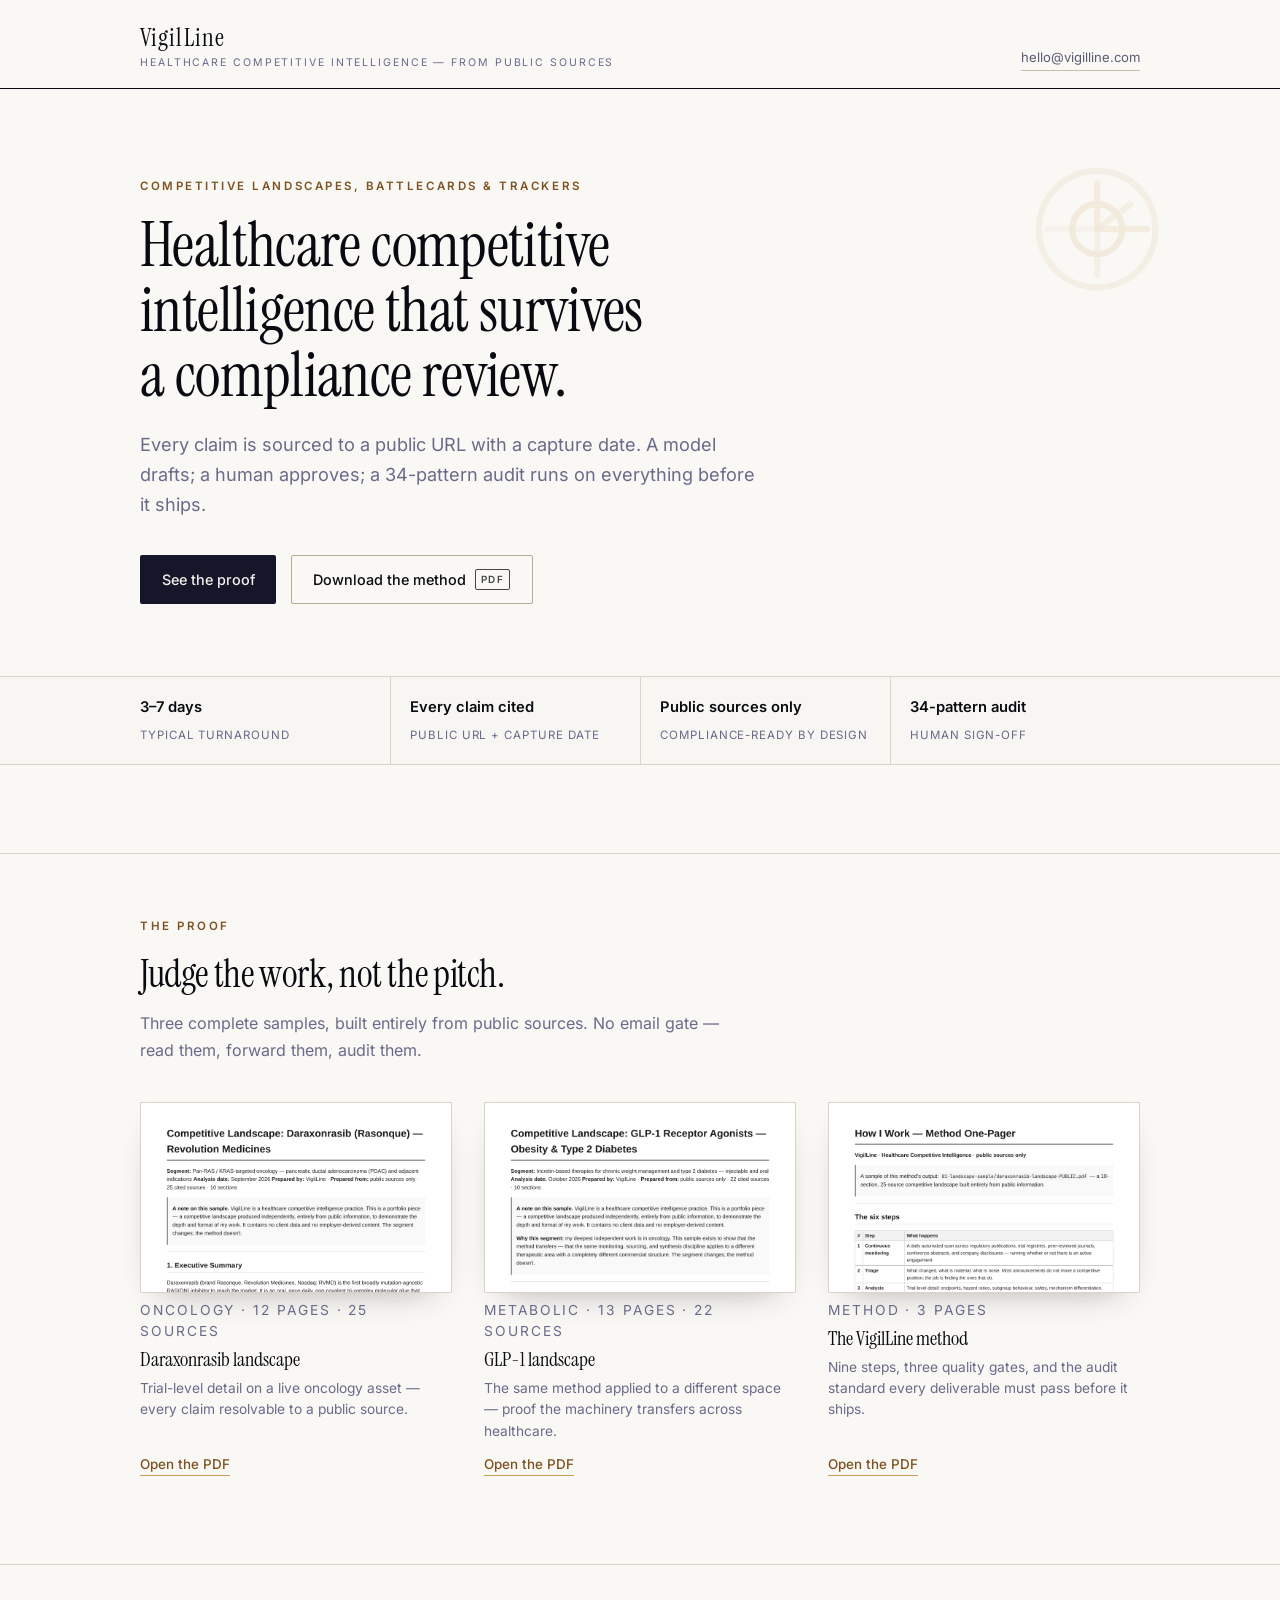
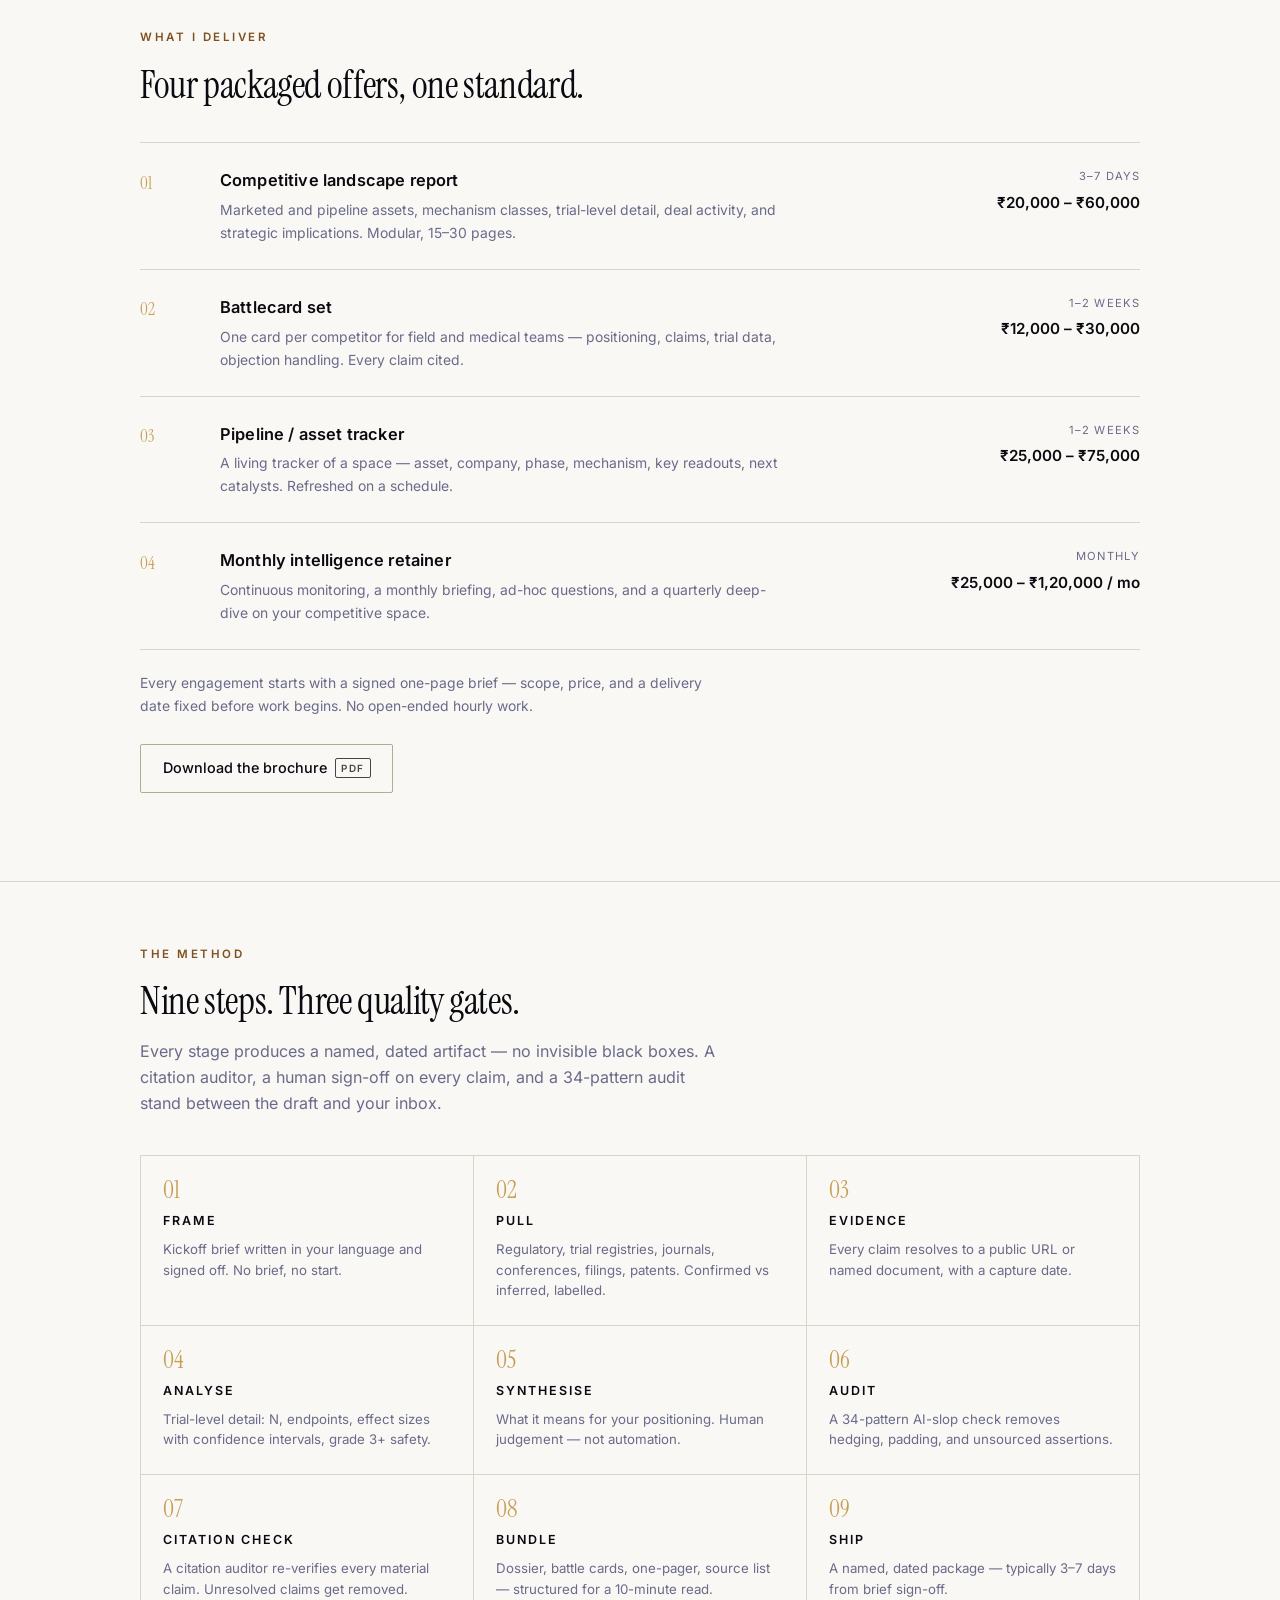
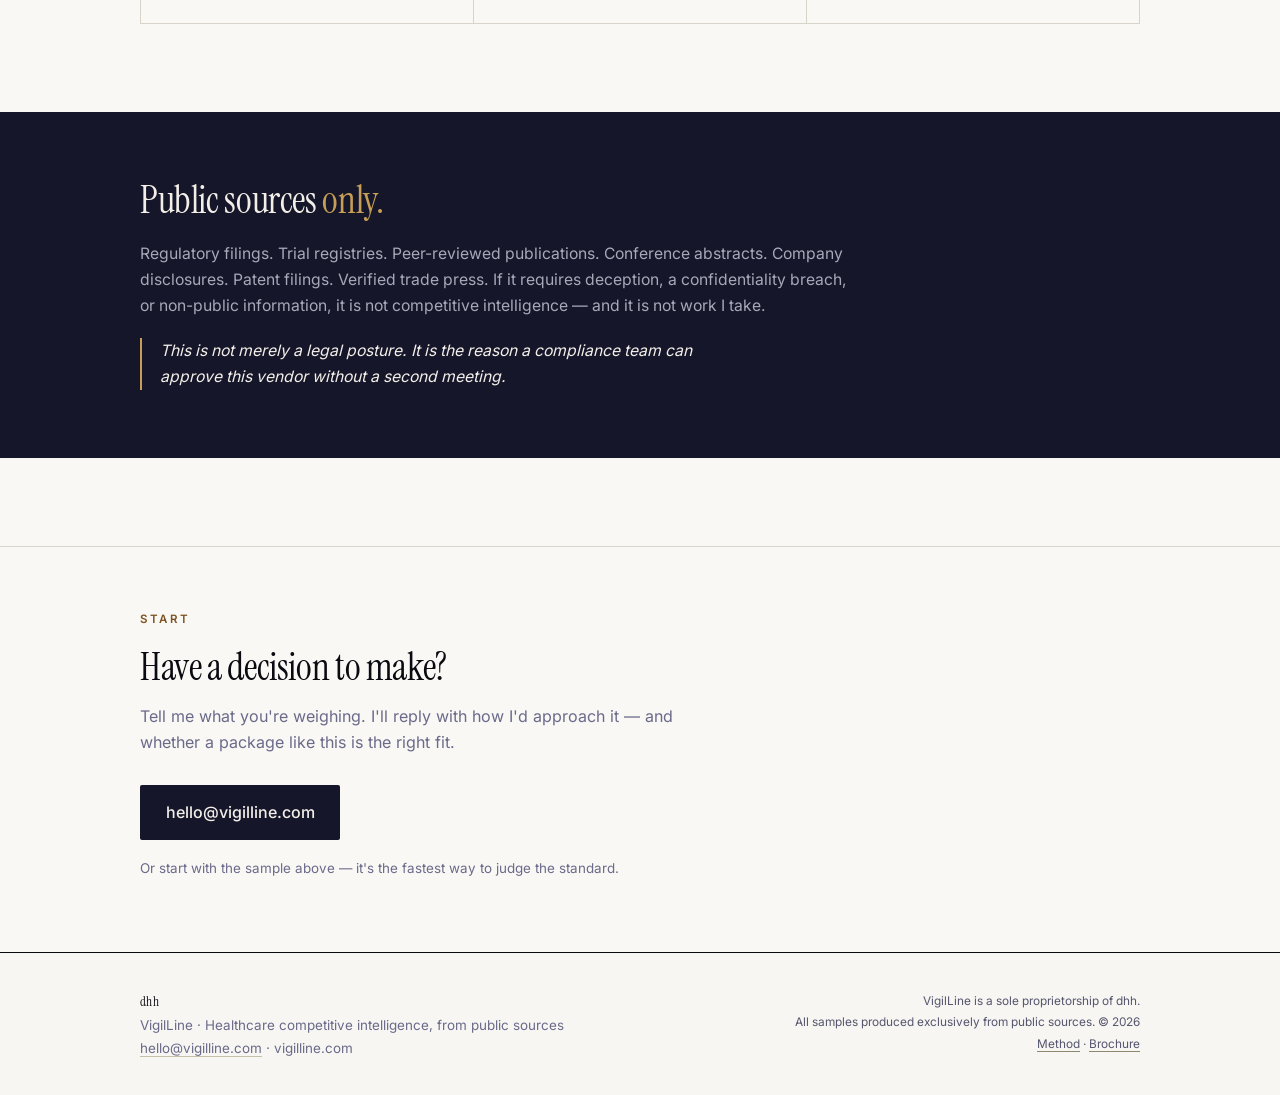
==== index.html @ 0be00533 "VigilLine site: sourced samples, offers, method — initial deploy" ====
<!DOCTYPE html>
<html lang="en">
<head>
<meta charset="utf-8">
<meta name="viewport" content="width=device-width, initial-scale=1">
<title>VigilLine — Healthcare competitive intelligence, from public sources</title>
<meta name="description" content="Fully sourced competitive landscapes, battlecards, and pipeline tracking for healthcare teams. Public sources only. Compliance-ready, 3–7 day turnaround. Read the samples.">
<meta name="color-scheme" content="light">
<meta property="og:type" content="website">
<meta property="og:title" content="VigilLine — Healthcare competitive intelligence, from public sources">
<meta property="og:description" content="Every claim sourced to a public URL with a capture date. Compliance-ready landscapes, battlecards, and trackers. See the samples.">
<meta property="og:image" content="assets/og.png">
<link rel="icon" href="data:image/svg+xml,%3Csvg%20xmlns='http://www.w3.org/2000/svg'%20viewBox='0%200%2064%2064'%3E%3Crect%20width='64'%20height='64'%20rx='10'%20fill='%23c69e55'/%3E%3Ctext%20x='32'%20y='45'%20font-family='Georgia,serif'%20font-size='42'%20text-anchor='middle'%20fill='%230a0a11'%3EV%3C/text%3E%3C/svg%3E">
<link rel="stylesheet" href="assets/fonts/fonts.css">
<style>
:root{
  --ink:#0a0a11;
  --charcoal:#16162b;
  --mist:#6a6a8a;
  --silver:#a8a8b8;
  --paper:#f7f6f2;
  --warm:#faf8f4;
  --cream:#f3efe8;
  --accent:#c69e55;
  --accent-deep:#7d5220;
  --border:#d8d4c8;
  --rule:#c3bfaa;
  --serif:'Instrument Serif', Georgia, 'Times New Roman', serif;
  --sans:Inter, system-ui, -apple-system, 'Segoe UI', sans-serif;
}
*{margin:0;padding:0;box-sizing:border-box}
html{scroll-behavior:smooth}
body{background:var(--warm);color:var(--ink);font-family:var(--sans);font-size:16px;line-height:1.65;-webkit-font-smoothing:antialiased;overflow-x:hidden}
::selection{background:#e9d9b6;color:var(--ink)}
a{color:inherit}
.wrap{max-width:1080px;margin:0 auto;padding:0 clamp(1.25rem,4vw,2.5rem)}
.eyebrow{font-size:.72rem;font-weight:600;letter-spacing:.22em;text-transform:uppercase;color:var(--accent-deep);margin-bottom:1.1rem}
h1,h2{font-family:var(--serif);font-weight:400;letter-spacing:-.01em;text-wrap:balance}
h1{font-size:clamp(2.4rem,5.1vw,3.9rem);line-height:1.04;max-width:22ch}
h2{font-size:clamp(1.7rem,3.1vw,2.35rem);line-height:1.12;max-width:28ch}
.lede{color:var(--mist);font-size:clamp(1rem,1.5vw,1.13rem);max-width:56ch;margin-top:1.4rem;text-wrap:pretty}
.section-lede{color:var(--mist);max-width:58ch;margin-top:.9rem;text-wrap:pretty}
.section{position:relative;margin-top:clamp(3.5rem,7vw,5.5rem);padding-top:clamp(2.75rem,5.5vw,4rem)}
.section::before{content:"";position:absolute;top:0;left:50%;width:100vw;transform:translateX(-50%);border-top:1px solid var(--border)}
a:focus-visible,button:focus-visible{outline:2px solid var(--accent-deep);outline-offset:3px}

/* header */
.top{border-bottom:1px solid var(--ink);background:var(--warm)}
.top-inner{display:flex;justify-content:space-between;align-items:flex-end;gap:1rem;padding-top:1.6rem;padding-bottom:1.05rem}
.wordmark{text-decoration:none;display:grid;gap:.2rem}
.wordmark-name{font-family:var(--serif);font-size:1.55rem;letter-spacing:.045em;line-height:1}
.wordmark-sub{font-size:.66rem;letter-spacing:.18em;text-transform:uppercase;color:var(--mist)}
.top-right{display:flex;gap:1.4rem;align-items:baseline;font-size:.82rem}
.top-right a{text-decoration:none;color:#5c5c77;border-bottom:1px solid var(--rule);padding-bottom:1px;transition:color .15s,border-color .15s}
.top-right a:hover{color:var(--ink);border-color:var(--ink)}

/* hero */
.hero{position:relative;padding-top:clamp(3.5rem,7vw,5.5rem);padding-bottom:clamp(3rem,6vw,4.5rem)}
.watch{position:absolute;top:clamp(2.2rem,4.5vw,3.6rem);right:0;width:clamp(110px,13vw,175px);height:auto;opacity:.16;pointer-events:none}
.cta-row{display:flex;flex-wrap:wrap;gap:.9rem;margin-top:2.2rem}
.btn{display:inline-flex;align-items:center;gap:.55rem;min-height:46px;padding:.72rem 1.35rem;font-size:.9rem;font-weight:500;text-decoration:none;border-radius:2px;transition:background .15s,color .15s,border-color .15s,transform .15s}
.btn:active{transform:translateY(1px)}
.btn-primary{background:var(--charcoal);color:var(--cream)}
.btn-primary:hover{background:var(--ink)}
.btn-ghost{border:1px solid #b3ac93;color:var(--ink)}
.btn-ghost:hover{border-color:var(--ink);background:var(--paper)}
.pdf{font-size:.62rem;letter-spacing:.14em;font-weight:600;border:1px solid currentColor;border-radius:2px;padding:1px 5px;opacity:.75}

/* specs strip */
.specs{border-top:1px solid var(--border);border-bottom:1px solid var(--border);background:var(--paper)}
.spec-row{display:grid;grid-template-columns:repeat(4,1fr)}
.spec{padding:1.15rem 1.2rem;border-left:1px solid var(--border)}
.spec:first-child{border-left:none;padding-left:0}
.spec:last-child{padding-right:0}
.spec strong{display:block;font-size:.92rem;font-weight:600}
.spec span{font-size:.72rem;letter-spacing:.08em;text-transform:uppercase;color:var(--mist)}

/* proof shelf */
.shelf{display:grid;grid-template-columns:repeat(3,1fr);gap:clamp(1.1rem,2.6vw,2rem);margin-top:2.4rem}
.doc{margin:0;display:flex;flex-direction:column}
.doc figcaption{display:flex;flex-direction:column;flex:1}
.doc .page{display:block;border:1px solid var(--border);background:#fff;box-shadow:0 14px 34px -22px rgba(10,10,17,.45);transition:box-shadow .2s,transform .2s}
.doc .page img{display:block;width:100%;height:auto}
.doc .page:hover{box-shadow:0 20px 44px -22px rgba(10,10,17,.55);transform:translateY(-2px)}
.doc-meta{font-size:.68rem;letter-spacing:.14em;text-transform:uppercase;color:var(--mist);margin-top:1.05rem}
.doc h3{font-family:var(--serif);font-weight:400;font-size:1.28rem;line-height:1.2;margin-top:.3rem}
.doc p{font-size:.86rem;color:var(--mist);margin-top:.4rem;line-height:1.55}
.doc-link{display:inline-block;align-self:flex-start;margin-top:auto;padding-top:.7rem;font-size:.84rem;font-weight:500;color:var(--accent-deep);text-decoration:none;border-bottom:1px solid var(--accent)}
.doc-link:hover{color:var(--ink);border-color:var(--ink)}

/* offers */
.offer-list{list-style:none;margin-top:2.2rem;border-top:1px solid var(--border)}
.offer{display:grid;grid-template-columns:3.4rem 1fr auto;gap:0 1.6rem;align-items:start;padding:1.5rem 0;border-bottom:1px solid var(--border)}
.offer-num{font-family:var(--serif);color:var(--accent);font-size:1.05rem;padding-top:.15rem}
.offer h3{font-size:1.02rem;font-weight:600;letter-spacing:.01em}
.offer p{font-size:.87rem;color:var(--mist);margin-top:.3rem;max-width:62ch}
.offer-meta{text-align:right;display:grid;gap:.25rem;white-space:nowrap}
.offer-meta span{font-size:.7rem;letter-spacing:.1em;text-transform:uppercase;color:var(--mist)}
.offer-meta strong{font-size:.95rem;font-weight:600}
.offer-note{margin-top:1.4rem;font-size:.87rem;color:var(--mist);max-width:64ch}
.offer-actions{margin-top:1.6rem}

/* method */
.steps{list-style:none;display:grid;grid-template-columns:repeat(3,1fr);gap:0;margin-top:2.4rem;border-top:1px solid var(--border);border-left:1px solid var(--border)}
.step{padding:1.35rem 1.4rem 1.5rem;border-right:1px solid var(--border);border-bottom:1px solid var(--border)}
.step-num{font-family:var(--serif);font-size:1.5rem;color:var(--accent);line-height:1}
.step h3{font-size:.78rem;font-weight:600;letter-spacing:.16em;text-transform:uppercase;margin-top:.6rem}
.step p{font-size:.83rem;color:var(--mist);margin-top:.45rem;line-height:1.55}

/* compliance band */
.band{background:var(--charcoal);color:var(--cream);margin-top:clamp(3.5rem,7vw,5.5rem)}
.band .wrap{padding-top:clamp(3rem,6vw,4.25rem);padding-bottom:clamp(3rem,6vw,4.25rem)}
.band h2{color:var(--cream)}
.band h2 em{font-style:normal;color:var(--accent)}
.band p{color:var(--silver);max-width:72ch;margin-top:1.2rem;font-size:.98rem}
.band-note{border-left:2px solid var(--accent);padding-left:1.1rem;font-style:italic;color:var(--cream)!important;max-width:58ch!important}

/* contact */
.contact{padding-bottom:clamp(3rem,6vw,4.5rem)}
.contact .btn{margin-top:1.8rem;font-size:1rem;padding:.9rem 1.6rem}
.contact-note{font-size:.84rem;color:var(--mist);margin-top:1.1rem}

/* footer */
.foot{border-top:1px solid var(--ink);background:var(--paper)}
.foot-inner{display:flex;justify-content:space-between;gap:2rem;padding-top:2.4rem;padding-bottom:2.2rem;flex-wrap:wrap}
.sig p{font-size:.84rem;color:var(--mist);line-height:1.7}
.sig-name{font-family:var(--serif);font-size:1.15rem;color:var(--ink)!important;letter-spacing:.03em}
.fine{text-align:right;font-size:.74rem;color:#55556e;line-height:1.8}
.fine a{color:#55556e;text-decoration:none;border-bottom:1px solid #8f886f}
.fine a:hover{color:var(--ink);border-color:var(--ink)}
.sig a{color:var(--mist);text-decoration:none;border-bottom:1px solid var(--rule)}
.sig a:hover{color:var(--ink);border-color:var(--ink)}

@media (max-width:880px){
  .spec-row{grid-template-columns:repeat(2,1fr)}
  .spec:nth-child(3){border-left:none}
  .spec{border-top:1px solid var(--border)}
  .spec:nth-child(-n+2){border-top:none}
  .shelf{grid-template-columns:1fr;max-width:26rem}
  .steps{grid-template-columns:1fr}
  .offer{grid-template-columns:2.6rem 1fr;gap:0 1rem}
  .offer-meta{grid-column:2;text-align:left;margin-top:.5rem}
  .fine{text-align:left}
  .top-inner{flex-direction:column;align-items:flex-start}
}
@media (prefers-reduced-motion:reduce){
  html{scroll-behavior:auto}
  .btn,.doc .page{transition:none}
}
</style>
</head>
<body>

<header class="top">
  <div class="wrap top-inner">
    <a class="wordmark" href="#top" aria-label="VigilLine — home">
      <span class="wordmark-name">VigilLine</span>
      <span class="wordmark-sub">Healthcare competitive intelligence — from public sources</span>
    </a>
    <nav class="top-right" aria-label="Contact">
      <a href="mailto:hello@vigilline.com">hello@vigilline.com</a>
    </nav>
  </div>
</header>

<main id="top">

  <section class="hero wrap">
    <svg class="watch" viewBox="0 0 40 40" fill="none" stroke="#c69e55" stroke-width="1.5" stroke-linecap="round" aria-hidden="true">
      <circle cx="20" cy="20" r="14" opacity=".6"/>
      <circle cx="20" cy="20" r="6" opacity=".9"/>
      <line x1="20" y1="20" x2="20" y2="9" opacity=".8"/>
      <line x1="20" y1="20" x2="32" y2="20" opacity=".8"/>
      <line x1="20" y1="20" x2="20" y2="31" opacity=".5"/>
      <line x1="20" y1="20" x2="8" y2="20" opacity=".3"/>
      <line x1="20" y1="20" x2="28" y2="14" opacity=".6"/>
    </svg>
    <p class="eyebrow">Competitive landscapes, battlecards &amp; trackers</p>
    <h1>Healthcare competitive intelligence that survives a compliance review.</h1>
    <p class="lede">Every claim is sourced to a public URL with a capture date. A model drafts; a human approves; a 34-pattern audit runs on everything before it ships.</p>
    <div class="cta-row">
      <a class="btn btn-primary" href="#proof">See the proof</a>
      <a class="btn btn-ghost" href="assets/vigilline-method.pdf">Download the method <span class="pdf">PDF</span></a>
    </div>
  </section>

  <section class="specs" aria-label="At a glance">
    <div class="wrap spec-row">
      <div class="spec"><strong>3–7 days</strong><span>Typical turnaround</span></div>
      <div class="spec"><strong>Every claim cited</strong><span>Public URL + capture date</span></div>
      <div class="spec"><strong>Public sources only</strong><span>Compliance-ready by design</span></div>
      <div class="spec"><strong>34-pattern audit</strong><span>Human sign-off</span></div>
    </div>
  </section>

  <section id="proof" class="wrap section">
    <p class="eyebrow">The proof</p>
    <h2>Judge the work, not the pitch.</h2>
    <p class="section-lede">Three complete samples, built entirely from public sources. No email gate — read them, forward them, audit them.</p>
    <div class="shelf">
      <figure class="doc">
        <a class="page" href="assets/vigilline-sample-oncology-daraxonrasib.pdf" target="_blank" rel="noopener">
          <img src="assets/thumb-oncology-01.png" alt="First page of the daraxonrasib competitive landscape sample" loading="lazy">
        </a>
        <figcaption>
          <p class="doc-meta">Oncology · 12 pages · 25 sources</p>
          <h3>Daraxonrasib landscape</h3>
          <p>Trial-level detail on a live oncology asset — every claim resolvable to a public source.</p>
          <a class="doc-link" href="assets/vigilline-sample-oncology-daraxonrasib.pdf" target="_blank" rel="noopener">Open the PDF</a>
        </figcaption>
      </figure>
      <figure class="doc">
        <a class="page" href="assets/vigilline-sample-glp1.pdf" target="_blank" rel="noopener">
          <img src="assets/thumb-glp1-01.png" alt="First page of the GLP-1 competitive landscape sample" loading="lazy">
        </a>
        <figcaption>
          <p class="doc-meta">Metabolic · 13 pages · 22 sources</p>
          <h3>GLP-1 landscape</h3>
          <p>The same method applied to a different space — proof the machinery transfers across healthcare.</p>
          <a class="doc-link" href="assets/vigilline-sample-glp1.pdf" target="_blank" rel="noopener">Open the PDF</a>
        </figcaption>
      </figure>
      <figure class="doc">
        <a class="page" href="assets/vigilline-method.pdf" target="_blank" rel="noopener">
          <img src="assets/thumb-method-1.png" alt="First page of the VigilLine method one-pager" loading="lazy">
        </a>
        <figcaption>
          <p class="doc-meta">Method · 3 pages</p>
          <h3>The VigilLine method</h3>
          <p>Nine steps, three quality gates, and the audit standard every deliverable must pass before it ships.</p>
          <a class="doc-link" href="assets/vigilline-method.pdf" target="_blank" rel="noopener">Open the PDF</a>
        </figcaption>
      </figure>
    </div>
  </section>

  <section id="offers" class="wrap section">
    <p class="eyebrow">What I deliver</p>
    <h2>Four packaged offers, one standard.</h2>
    <ol class="offer-list">
      <li class="offer">
        <span class="offer-num">01</span>
        <div>
          <h3>Competitive landscape report</h3>
          <p>Marketed and pipeline assets, mechanism classes, trial-level detail, deal activity, and strategic implications. Modular, 15–30 pages.</p>
        </div>
        <div class="offer-meta"><span>3–7 days</span><strong>₹20,000 – ₹60,000</strong></div>
      </li>
      <li class="offer">
        <span class="offer-num">02</span>
        <div>
          <h3>Battlecard set</h3>
          <p>One card per competitor for field and medical teams — positioning, claims, trial data, objection handling. Every claim cited.</p>
        </div>
        <div class="offer-meta"><span>1–2 weeks</span><strong>₹12,000 – ₹30,000</strong></div>
      </li>
      <li class="offer">
        <span class="offer-num">03</span>
        <div>
          <h3>Pipeline / asset tracker</h3>
          <p>A living tracker of a space — asset, company, phase, mechanism, key readouts, next catalysts. Refreshed on a schedule.</p>
        </div>
        <div class="offer-meta"><span>1–2 weeks</span><strong>₹25,000 – ₹75,000</strong></div>
      </li>
      <li class="offer">
        <span class="offer-num">04</span>
        <div>
          <h3>Monthly intelligence retainer</h3>
          <p>Continuous monitoring, a monthly briefing, ad-hoc questions, and a quarterly deep-dive on your competitive space.</p>
        </div>
        <div class="offer-meta"><span>Monthly</span><strong>₹25,000 – ₹1,20,000 / mo</strong></div>
      </li>
    </ol>
    <p class="offer-note">Every engagement starts with a signed one-page brief — scope, price, and a delivery date fixed before work begins. No open-ended hourly work.</p>
    <div class="offer-actions">
      <a class="btn btn-ghost" href="assets/vigilline-brochure.pdf">Download the brochure <span class="pdf">PDF</span></a>
    </div>
  </section>

  <section id="method" class="wrap section">
    <p class="eyebrow">The method</p>
    <h2>Nine steps. Three quality gates.</h2>
    <p class="section-lede">Every stage produces a named, dated artifact — no invisible black boxes. A citation auditor, a human sign-off on every claim, and a 34-pattern audit stand between the draft and your inbox.</p>
    <ol class="steps">
      <li class="step"><div class="step-num">01</div><h3>Frame</h3><p>Kickoff brief written in your language and signed off. No brief, no start.</p></li>
      <li class="step"><div class="step-num">02</div><h3>Pull</h3><p>Regulatory, trial registries, journals, conferences, filings, patents. Confirmed vs inferred, labelled.</p></li>
      <li class="step"><div class="step-num">03</div><h3>Evidence</h3><p>Every claim resolves to a public URL or named document, with a capture date.</p></li>
      <li class="step"><div class="step-num">04</div><h3>Analyse</h3><p>Trial-level detail: N, endpoints, effect sizes with confidence intervals, grade 3+ safety.</p></li>
      <li class="step"><div class="step-num">05</div><h3>Synthesise</h3><p>What it means for your positioning. Human judgement — not automation.</p></li>
      <li class="step"><div class="step-num">06</div><h3>Audit</h3><p>A 34-pattern AI-slop check removes hedging, padding, and unsourced assertions.</p></li>
      <li class="step"><div class="step-num">07</div><h3>Citation check</h3><p>A citation auditor re-verifies every material claim. Unresolved claims get removed.</p></li>
      <li class="step"><div class="step-num">08</div><h3>Bundle</h3><p>Dossier, battle cards, one-pager, source list — structured for a 10-minute read.</p></li>
      <li class="step"><div class="step-num">09</div><h3>Ship</h3><p>A named, dated package — typically 3–7 days from brief sign-off.</p></li>
    </ol>
  </section>

  <section class="band">
    <div class="wrap">
      <h2>Public sources <em>only.</em></h2>
      <p>Regulatory filings. Trial registries. Peer-reviewed publications. Conference abstracts. Company disclosures. Patent filings. Verified trade press. If it requires deception, a confidentiality breach, or non-public information, it is not competitive intelligence — and it is not work I take.</p>
      <p class="band-note">This is not merely a legal posture. It is the reason a compliance team can approve this vendor without a second meeting.</p>
    </div>
  </section>

  <section id="contact" class="wrap section contact">
    <p class="eyebrow">Start</p>
    <h2>Have a decision to make?</h2>
    <p class="section-lede">Tell me what you're weighing. I'll reply with how I'd approach it — and whether a package like this is the right fit.</p>
    <a class="btn btn-primary" href="mailto:hello@vigilline.com">hello@vigilline.com</a>
    <p class="contact-note">Or start with the sample above — it's the fastest way to judge the standard.</p>
  </section>

</main>

<footer class="foot">
  <div class="wrap foot-inner">
    <div class="sig">
      <p class="sig-name">dhh</p>
      <p>VigilLine · Healthcare competitive intelligence, from public sources</p>
      <p><a href="mailto:hello@vigilline.com">hello@vigilline.com</a> · vigilline.com</p>
    </div>
    <div class="fine">
      <p>VigilLine is a sole proprietorship of dhh.</p>
      <p>All samples produced exclusively from public sources. © 2026</p>
      <p><a href="assets/vigilline-method.pdf">Method</a> · <a href="assets/vigilline-brochure.pdf">Brochure</a></p>
    </div>
  </div>
</footer>

</body>
</html>
---- assets/fonts/fonts.css ----
@font-face{font-family:'Instrument Serif';font-style:italic;font-weight:400;font-display:swap;src:url('instrument-serif-400-italic-latin-ext.woff2') format('woff2');unicode-range:U+0100-02BA, U+02BD-02C5, U+02C7-02CC, U+02CE-02D7, U+02DD-02FF, U+0304, U+0308, U+0329, U+1D00-1DBF, U+1E00-1E9F, U+1EF2-1EFF, U+2020, U+20A0-20AB, U+20AD-20C0, U+2113, U+2C60-2C7F, U+A720-A7FF;}
@font-face{font-family:'Instrument Serif';font-style:italic;font-weight:400;font-display:swap;src:url('instrument-serif-400-italic-latin.woff2') format('woff2');unicode-range:U+0000-00FF, U+0131, U+0152-0153, U+02BB-02BC, U+02C6, U+02DA, U+02DC, U+0304, U+0308, U+0329, U+2000-206F, U+20AC, U+2122, U+2191, U+2193, U+2212, U+2215, U+FEFF, U+FFFD;}
@font-face{font-family:'Instrument Serif';font-style:normal;font-weight:400;font-display:swap;src:url('instrument-serif-400-normal-latin-ext.woff2') format('woff2');unicode-range:U+0100-02BA, U+02BD-02C5, U+02C7-02CC, U+02CE-02D7, U+02DD-02FF, U+0304, U+0308, U+0329, U+1D00-1DBF, U+1E00-1E9F, U+1EF2-1EFF, U+2020, U+20A0-20AB, U+20AD-20C0, U+2113, U+2C60-2C7F, U+A720-A7FF;}
@font-face{font-family:'Instrument Serif';font-style:normal;font-weight:400;font-display:swap;src:url('instrument-serif-400-normal-latin.woff2') format('woff2');unicode-range:U+0000-00FF, U+0131, U+0152-0153, U+02BB-02BC, U+02C6, U+02DA, U+02DC, U+0304, U+0308, U+0329, U+2000-206F, U+20AC, U+2122, U+2191, U+2193, U+2212, U+2215, U+FEFF, U+FFFD;}
@font-face{font-family:'Inter';font-style:normal;font-weight:400;font-display:swap;src:url('inter-400-normal-latin-ext.woff2') format('woff2');unicode-range:U+0100-02BA, U+02BD-02C5, U+02C7-02CC, U+02CE-02D7, U+02DD-02FF, U+0304, U+0308, U+0329, U+1D00-1DBF, U+1E00-1E9F, U+1EF2-1EFF, U+2020, U+20A0-20AB, U+20AD-20C0, U+2113, U+2C60-2C7F, U+A720-A7FF;}
@font-face{font-family:'Inter';font-style:normal;font-weight:400;font-display:swap;src:url('inter-400-normal-latin.woff2') format('woff2');unicode-range:U+0000-00FF, U+0131, U+0152-0153, U+02BB-02BC, U+02C6, U+02DA, U+02DC, U+0304, U+0308, U+0329, U+2000-206F, U+20AC, U+2122, U+2191, U+2193, U+2212, U+2215, U+FEFF, U+FFFD;}
@font-face{font-family:'Inter';font-style:normal;font-weight:500;font-display:swap;src:url('inter-500-normal-latin-ext.woff2') format('woff2');unicode-range:U+0100-02BA, U+02BD-02C5, U+02C7-02CC, U+02CE-02D7, U+02DD-02FF, U+0304, U+0308, U+0329, U+1D00-1DBF, U+1E00-1E9F, U+1EF2-1EFF, U+2020, U+20A0-20AB, U+20AD-20C0, U+2113, U+2C60-2C7F, U+A720-A7FF;}
@font-face{font-family:'Inter';font-style:normal;font-weight:500;font-display:swap;src:url('inter-500-normal-latin.woff2') format('woff2');unicode-range:U+0000-00FF, U+0131, U+0152-0153, U+02BB-02BC, U+02C6, U+02DA, U+02DC, U+0304, U+0308, U+0329, U+2000-206F, U+20AC, U+2122, U+2191, U+2193, U+2212, U+2215, U+FEFF, U+FFFD;}
@font-face{font-family:'Inter';font-style:normal;font-weight:600;font-display:swap;src:url('inter-600-normal-latin-ext.woff2') format('woff2');unicode-range:U+0100-02BA, U+02BD-02C5, U+02C7-02CC, U+02CE-02D7, U+02DD-02FF, U+0304, U+0308, U+0329, U+1D00-1DBF, U+1E00-1E9F, U+1EF2-1EFF, U+2020, U+20A0-20AB, U+20AD-20C0, U+2113, U+2C60-2C7F, U+A720-A7FF;}
@font-face{font-family:'Inter';font-style:normal;font-weight:600;font-display:swap;src:url('inter-600-normal-latin.woff2') format('woff2');unicode-range:U+0000-00FF, U+0131, U+0152-0153, U+02BB-02BC, U+02C6, U+02DA, U+02DC, U+0304, U+0308, U+0329, U+2000-206F, U+20AC, U+2122, U+2191, U+2193, U+2212, U+2215, U+FEFF, U+FFFD;}
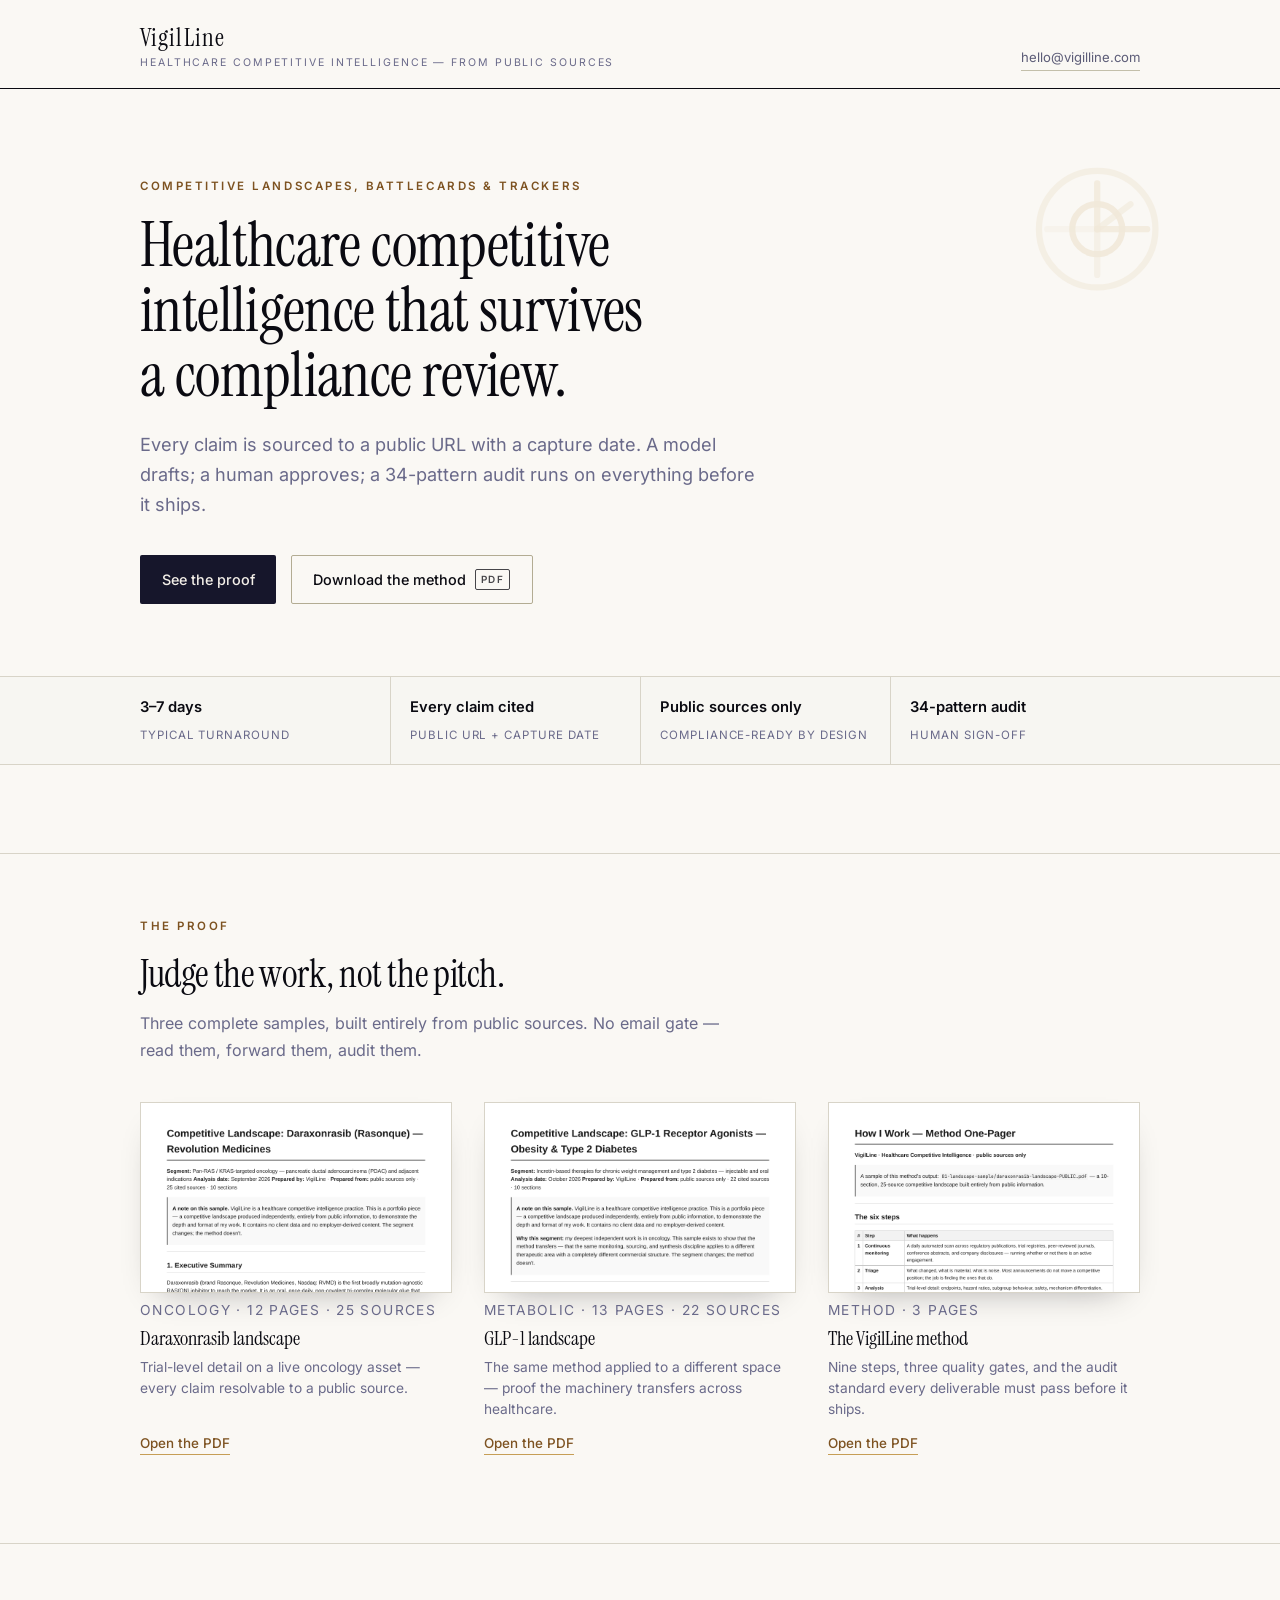
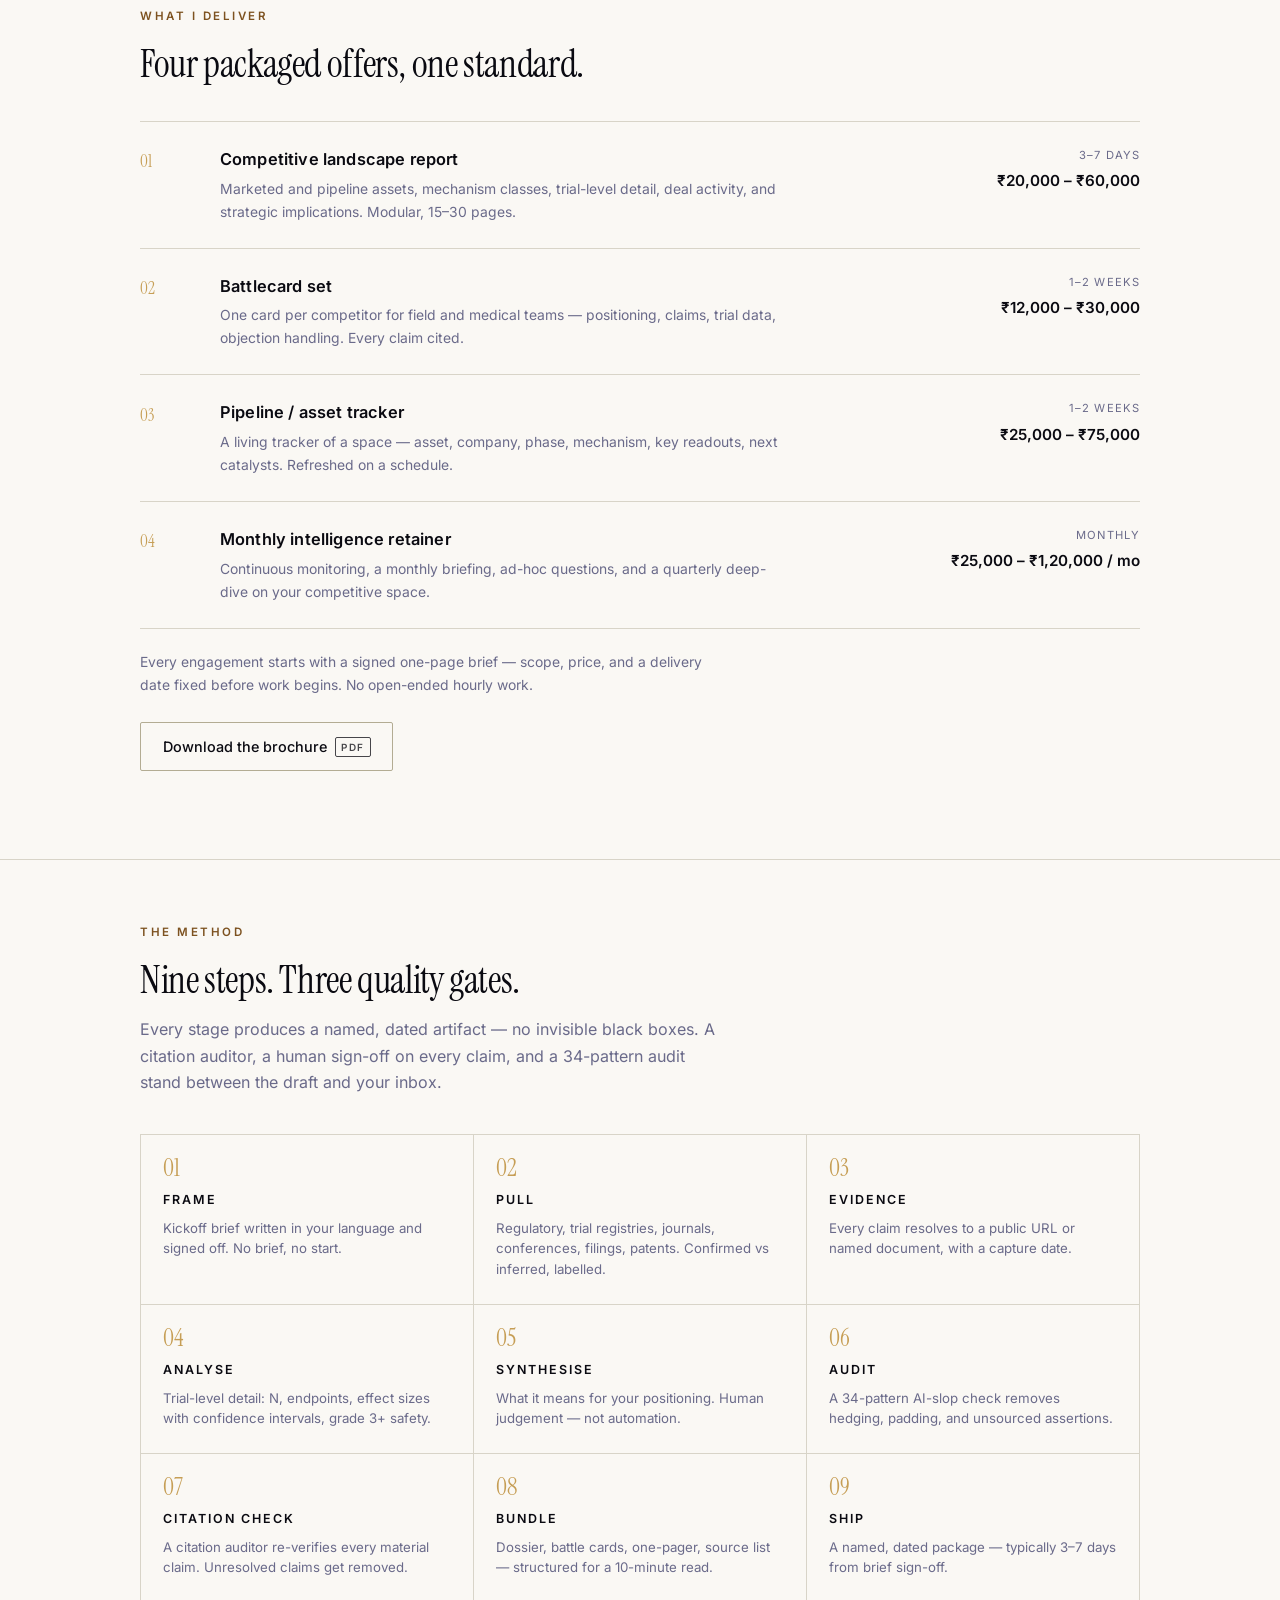
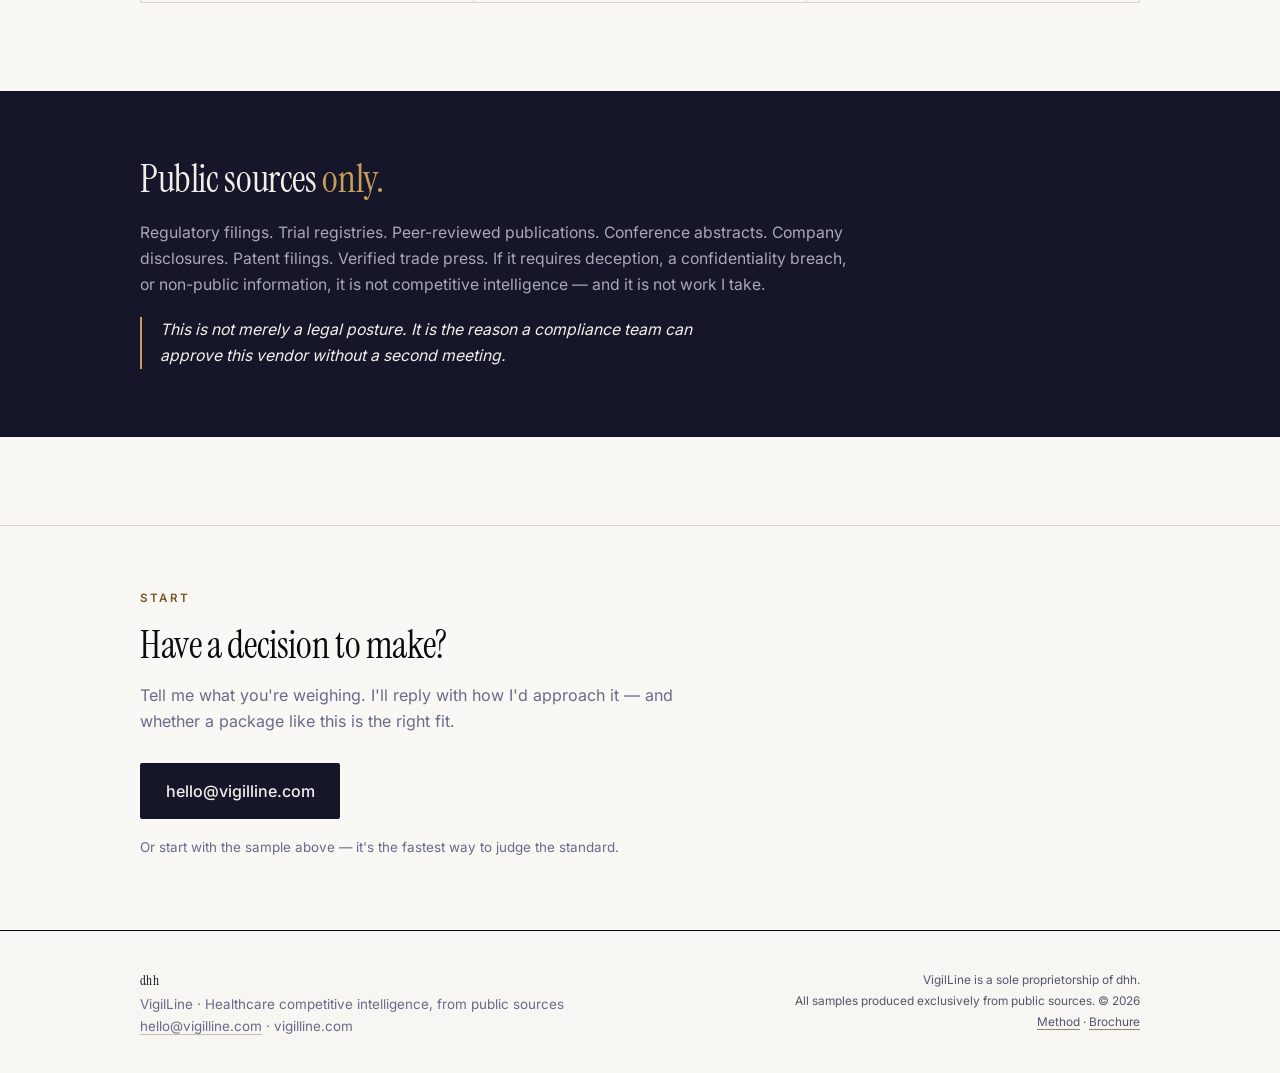
==== commit efc4c63c: "Tighten card meta tracking, prevent wrap" ====
--- a/index.html
+++ b/index.html
@@ -82,7 +82,7 @@
 .doc .page{display:block;border:1px solid var(--border);background:#fff;box-shadow:0 14px 34px -22px rgba(10,10,17,.45);transition:box-shadow .2s,transform .2s}
 .doc .page img{display:block;width:100%;height:auto}
 .doc .page:hover{box-shadow:0 20px 44px -22px rgba(10,10,17,.55);transform:translateY(-2px)}
-.doc-meta{font-size:.68rem;letter-spacing:.14em;text-transform:uppercase;color:var(--mist);margin-top:1.05rem}
+.doc-meta{font-size:.68rem;letter-spacing:.1em;text-transform:uppercase;color:var(--mist);margin-top:1.05rem;white-space:nowrap}
 .doc h3{font-family:var(--serif);font-weight:400;font-size:1.28rem;line-height:1.2;margin-top:.3rem}
 .doc p{font-size:.86rem;color:var(--mist);margin-top:.4rem;line-height:1.55}
 .doc-link{display:inline-block;align-self:flex-start;margin-top:auto;padding-top:.7rem;font-size:.84rem;font-weight:500;color:var(--accent-deep);text-decoration:none;border-bottom:1px solid var(--accent)}
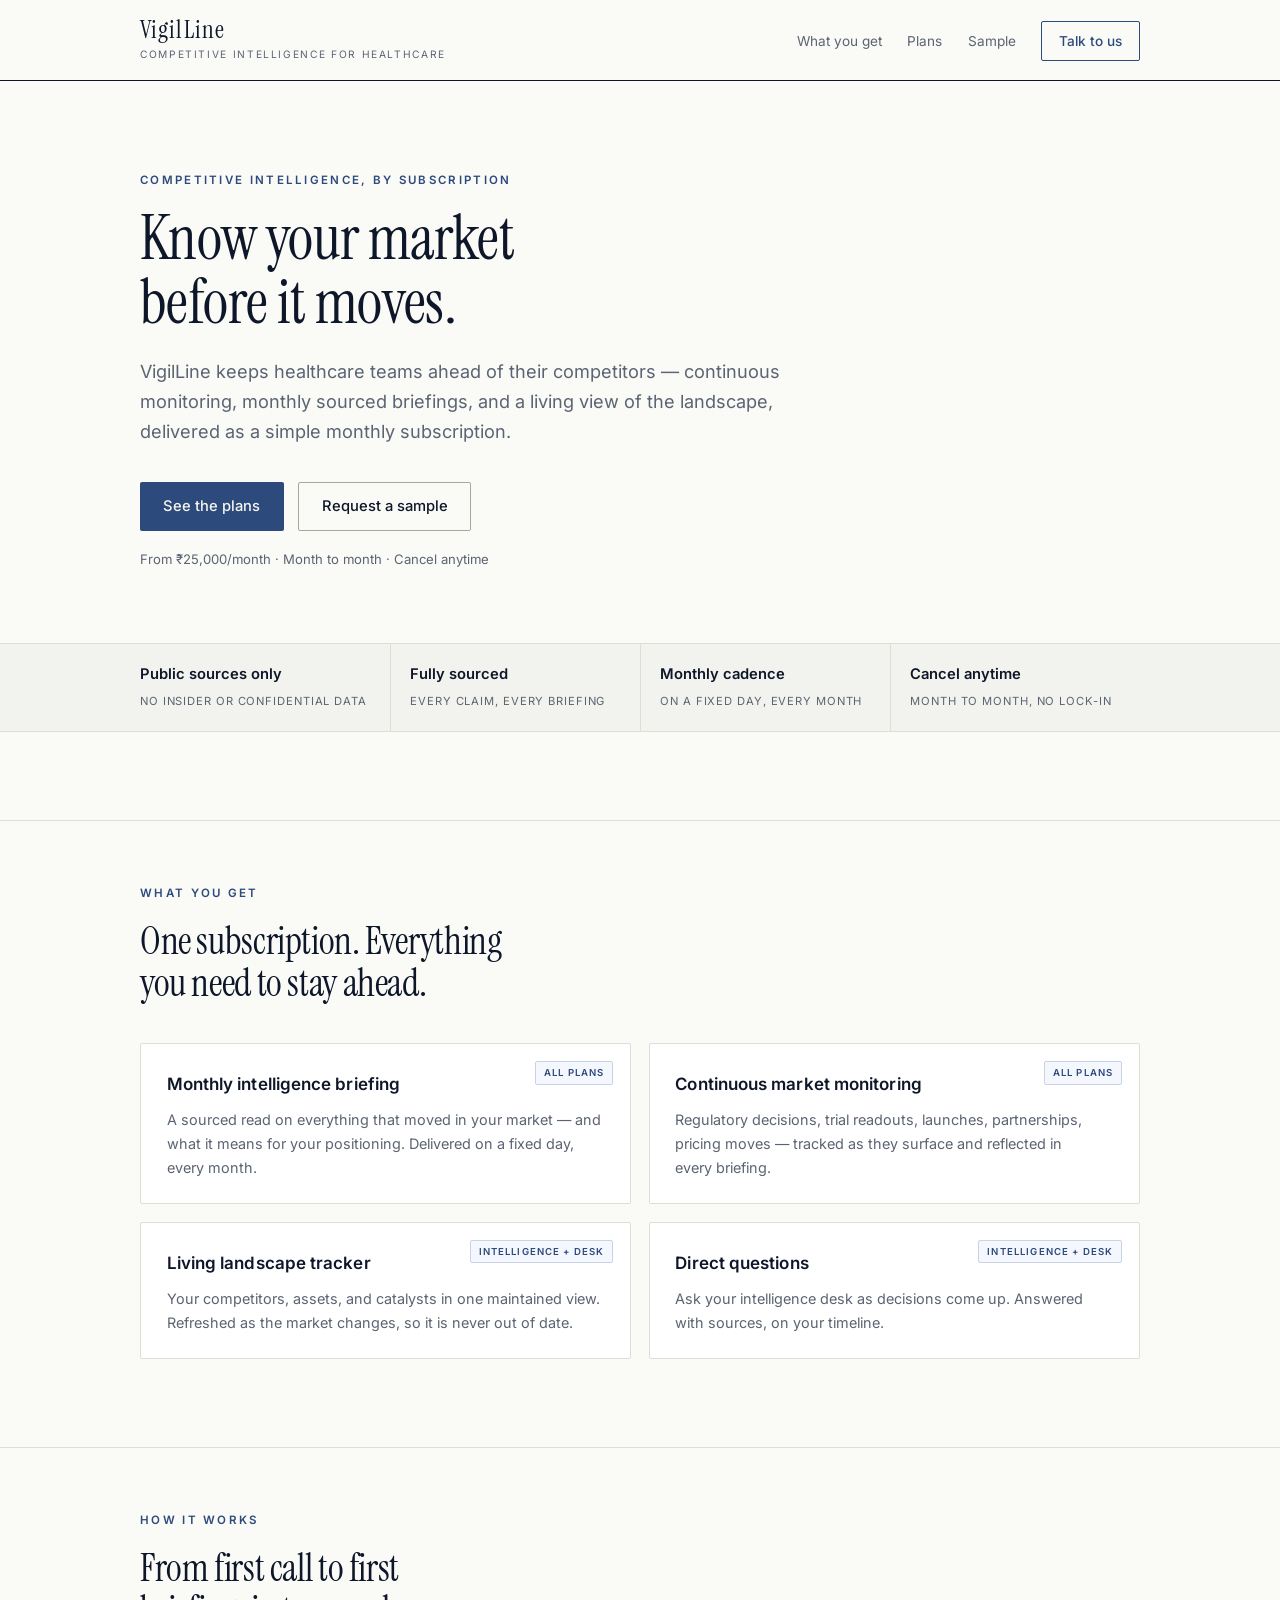
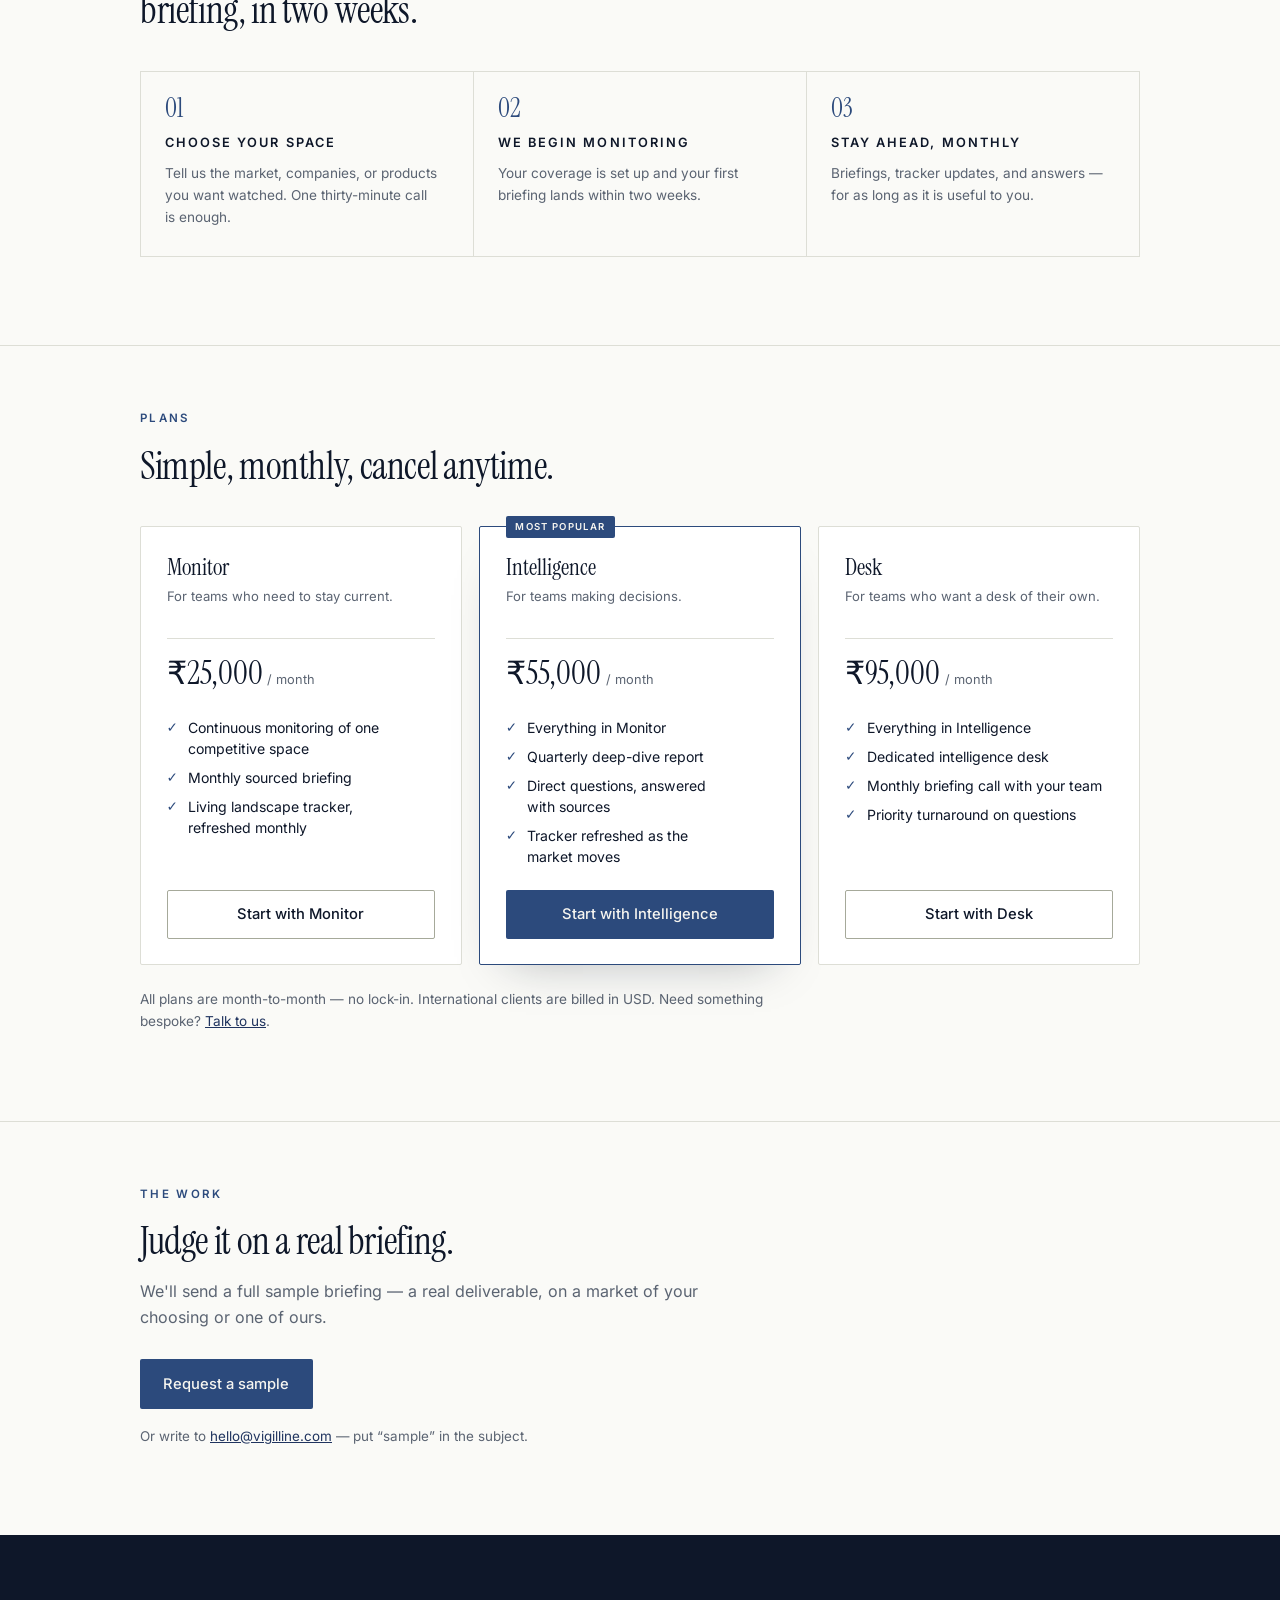
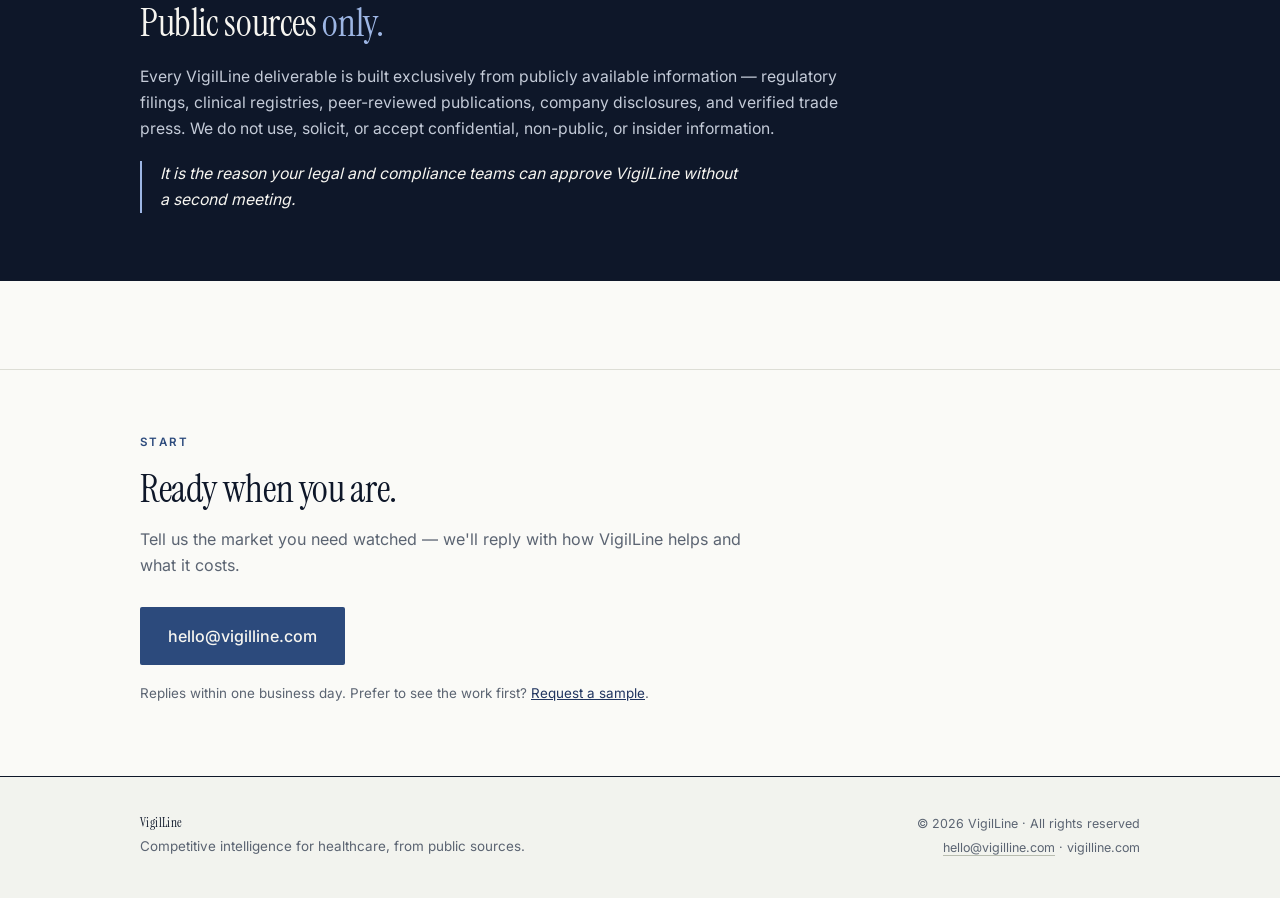
==== commit 6d1dbf6c: "Rebuild v2: subscription positioning, company voice, method off the page; clean portfolio-language a" ====
--- a/index.html
+++ b/index.html
@@ -3,149 +3,161 @@
 <head>
 <meta charset="utf-8">
 <meta name="viewport" content="width=device-width, initial-scale=1">
-<title>VigilLine — Healthcare competitive intelligence, from public sources</title>
-<meta name="description" content="Fully sourced competitive landscapes, battlecards, and pipeline tracking for healthcare teams. Public sources only. Compliance-ready, 3–7 day turnaround. Read the samples.">
+<title>VigilLine — Competitive intelligence for healthcare, by subscription</title>
+<meta name="description" content="Continuous monitoring and monthly sourced briefings on your competitive landscape. Public sources only. Plans from ₹25,000/month, cancel anytime.">
 <meta name="color-scheme" content="light">
+<meta name="theme-color" content="#FAFAF7">
 <meta property="og:type" content="website">
-<meta property="og:title" content="VigilLine — Healthcare competitive intelligence, from public sources">
-<meta property="og:description" content="Every claim sourced to a public URL with a capture date. Compliance-ready landscapes, battlecards, and trackers. See the samples.">
+<meta property="og:title" content="VigilLine — Competitive intelligence for healthcare, by subscription">
+<meta property="og:description" content="Continuous monitoring, monthly sourced briefings, and a living view of your market. Public sources only.">
 <meta property="og:image" content="assets/og.png">
-<link rel="icon" href="data:image/svg+xml,%3Csvg%20xmlns='http://www.w3.org/2000/svg'%20viewBox='0%200%2064%2064'%3E%3Crect%20width='64'%20height='64'%20rx='10'%20fill='%23c69e55'/%3E%3Ctext%20x='32'%20y='45'%20font-family='Georgia,serif'%20font-size='42'%20text-anchor='middle'%20fill='%230a0a11'%3EV%3C/text%3E%3C/svg%3E">
+<link rel="icon" href="data:image/svg+xml,%3Csvg%20xmlns='http://www.w3.org/2000/svg'%20viewBox='0%200%2064%2064'%3E%3Crect%20width='64'%20height='64'%20rx='10'%20fill='%232C4A7C'/%3E%3Ctext%20x='32'%20y='45'%20font-family='Georgia,serif'%20font-size='42'%20text-anchor='middle'%20fill='%23F6F5F0'%3EV%3C/text%3E%3C/svg%3E">
 <link rel="stylesheet" href="assets/fonts/fonts.css">
 <style>
 :root{
-  --ink:#0a0a11;
-  --charcoal:#16162b;
-  --mist:#6a6a8a;
-  --silver:#a8a8b8;
-  --paper:#f7f6f2;
-  --warm:#faf8f4;
-  --cream:#f3efe8;
-  --accent:#c69e55;
-  --accent-deep:#7d5220;
-  --border:#d8d4c8;
-  --rule:#c3bfaa;
+  --ink:#0E1729;
+  --blue:#2C4A7C;
+  --blue-deep:#20345F;
+  --blue-soft:#9DB6E4;
+  --paper:#FAFAF7;
+  --panel:#FFFFFF;
+  --soft:#F2F3EE;
+  --line:#DDDED6;
+  --muted:#5B6472;
+  --cream:#F6F5F0;
   --serif:'Instrument Serif', Georgia, 'Times New Roman', serif;
   --sans:Inter, system-ui, -apple-system, 'Segoe UI', sans-serif;
 }
 *{margin:0;padding:0;box-sizing:border-box}
 html{scroll-behavior:smooth}
-body{background:var(--warm);color:var(--ink);font-family:var(--sans);font-size:16px;line-height:1.65;-webkit-font-smoothing:antialiased;overflow-x:hidden}
-::selection{background:#e9d9b6;color:var(--ink)}
+body{background:var(--paper);color:var(--ink);font-family:var(--sans);font-size:16px;line-height:1.65;-webkit-font-smoothing:antialiased;overflow-x:hidden}
+::selection{background:#cfd9ee;color:var(--ink)}
 a{color:inherit}
 .wrap{max-width:1080px;margin:0 auto;padding:0 clamp(1.25rem,4vw,2.5rem)}
-.eyebrow{font-size:.72rem;font-weight:600;letter-spacing:.22em;text-transform:uppercase;color:var(--accent-deep);margin-bottom:1.1rem}
+.eyebrow{font-size:.72rem;font-weight:600;letter-spacing:.2em;text-transform:uppercase;color:var(--blue);margin-bottom:1.1rem}
 h1,h2{font-family:var(--serif);font-weight:400;letter-spacing:-.01em;text-wrap:balance}
-h1{font-size:clamp(2.4rem,5.1vw,3.9rem);line-height:1.04;max-width:22ch}
-h2{font-size:clamp(1.7rem,3.1vw,2.35rem);line-height:1.12;max-width:28ch}
-.lede{color:var(--mist);font-size:clamp(1rem,1.5vw,1.13rem);max-width:56ch;margin-top:1.4rem;text-wrap:pretty}
-.section-lede{color:var(--mist);max-width:58ch;margin-top:.9rem;text-wrap:pretty}
+h1{font-size:clamp(2.5rem,5.1vw,3.8rem);line-height:1.05;max-width:21ch}
+h2{font-size:clamp(1.7rem,3.1vw,2.35rem);line-height:1.12;max-width:30ch}
+.lede{color:var(--muted);font-size:clamp(1rem,1.5vw,1.13rem);max-width:62ch;margin-top:1.4rem;text-wrap:pretty}
+.section-lede{color:var(--muted);max-width:62ch;margin-top:.9rem;text-wrap:pretty}
 .section{position:relative;margin-top:clamp(3.5rem,7vw,5.5rem);padding-top:clamp(2.75rem,5.5vw,4rem)}
-.section::before{content:"";position:absolute;top:0;left:50%;width:100vw;transform:translateX(-50%);border-top:1px solid var(--border)}
-a:focus-visible,button:focus-visible{outline:2px solid var(--accent-deep);outline-offset:3px}
+.section::before{content:"";position:absolute;top:0;left:50%;width:100vw;transform:translateX(-50%);border-top:1px solid var(--line)}
+a:focus-visible,button:focus-visible{outline:2px solid var(--blue-deep);outline-offset:3px}
 
 /* header */
-.top{border-bottom:1px solid var(--ink);background:var(--warm)}
-.top-inner{display:flex;justify-content:space-between;align-items:flex-end;gap:1rem;padding-top:1.6rem;padding-bottom:1.05rem}
+.top{border-bottom:1px solid var(--ink);background:var(--paper);position:relative;z-index:2}
+.top-inner{display:flex;justify-content:space-between;align-items:center;gap:1.5rem;padding-top:1.15rem;padding-bottom:1.05rem}
 .wordmark{text-decoration:none;display:grid;gap:.2rem}
 .wordmark-name{font-family:var(--serif);font-size:1.55rem;letter-spacing:.045em;line-height:1}
-.wordmark-sub{font-size:.66rem;letter-spacing:.18em;text-transform:uppercase;color:var(--mist)}
-.top-right{display:flex;gap:1.4rem;align-items:baseline;font-size:.82rem}
-.top-right a{text-decoration:none;color:#5c5c77;border-bottom:1px solid var(--rule);padding-bottom:1px;transition:color .15s,border-color .15s}
-.top-right a:hover{color:var(--ink);border-color:var(--ink)}
+.wordmark-sub{font-size:.64rem;letter-spacing:.16em;text-transform:uppercase;color:var(--muted)}
+.nav{display:flex;align-items:center;gap:1.6rem}
+.nav a.navlink{font-size:.85rem;color:var(--muted);text-decoration:none;transition:color .15s}
+.nav a.navlink:hover{color:var(--ink)}
+.nav .btn{min-height:40px;padding:.5rem 1.05rem;font-size:.85rem}
+.nav .btn.btn-ghost{border-color:var(--blue);color:var(--blue)}
+.nav .btn.btn-ghost:hover{background:var(--blue);border-color:var(--blue);color:var(--cream)}
+
+/* buttons */
+.btn{display:inline-flex;align-items:center;justify-content:center;gap:.55rem;min-height:46px;padding:.72rem 1.4rem;font-size:.92rem;font-weight:500;text-decoration:none;border-radius:2px;transition:background .15s,color .15s,border-color .15s,transform .15s;border:1px solid transparent}
+.btn:active{transform:translateY(1px)}
+.btn-primary{background:var(--blue);color:var(--cream)}
+.btn-primary:hover{background:var(--blue-deep)}
+.btn-ghost{border-color:#A6A99A;color:var(--ink)}
+.btn-ghost:hover{border-color:var(--ink);background:var(--panel)}
 
 /* hero */
-.hero{position:relative;padding-top:clamp(3.5rem,7vw,5.5rem);padding-bottom:clamp(3rem,6vw,4.5rem)}
-.watch{position:absolute;top:clamp(2.2rem,4.5vw,3.6rem);right:0;width:clamp(110px,13vw,175px);height:auto;opacity:.16;pointer-events:none}
+.hero{padding-top:clamp(3.6rem,7vw,5.6rem);padding-bottom:clamp(3rem,6vw,4.5rem)}
 .cta-row{display:flex;flex-wrap:wrap;gap:.9rem;margin-top:2.2rem}
-.btn{display:inline-flex;align-items:center;gap:.55rem;min-height:46px;padding:.72rem 1.35rem;font-size:.9rem;font-weight:500;text-decoration:none;border-radius:2px;transition:background .15s,color .15s,border-color .15s,transform .15s}
-.btn:active{transform:translateY(1px)}
-.btn-primary{background:var(--charcoal);color:var(--cream)}
-.btn-primary:hover{background:var(--ink)}
-.btn-ghost{border:1px solid #b3ac93;color:var(--ink)}
-.btn-ghost:hover{border-color:var(--ink);background:var(--paper)}
-.pdf{font-size:.62rem;letter-spacing:.14em;font-weight:600;border:1px solid currentColor;border-radius:2px;padding:1px 5px;opacity:.75}
-
-/* specs strip */
-.specs{border-top:1px solid var(--border);border-bottom:1px solid var(--border);background:var(--paper)}
+.hero-note{font-size:.82rem;color:var(--muted);margin-top:1.1rem}
+
+/* trust strip */
+.specs{border-top:1px solid var(--line);border-bottom:1px solid var(--line);background:var(--soft)}
 .spec-row{display:grid;grid-template-columns:repeat(4,1fr)}
-.spec{padding:1.15rem 1.2rem;border-left:1px solid var(--border)}
+.spec{padding:1.15rem 1.2rem;border-left:1px solid var(--line)}
 .spec:first-child{border-left:none;padding-left:0}
 .spec:last-child{padding-right:0}
 .spec strong{display:block;font-size:.92rem;font-weight:600}
-.spec span{font-size:.72rem;letter-spacing:.08em;text-transform:uppercase;color:var(--mist)}
-
-/* proof shelf */
-.shelf{display:grid;grid-template-columns:repeat(3,1fr);gap:clamp(1.1rem,2.6vw,2rem);margin-top:2.4rem}
-.doc{margin:0;display:flex;flex-direction:column}
-.doc figcaption{display:flex;flex-direction:column;flex:1}
-.doc .page{display:block;border:1px solid var(--border);background:#fff;box-shadow:0 14px 34px -22px rgba(10,10,17,.45);transition:box-shadow .2s,transform .2s}
-.doc .page img{display:block;width:100%;height:auto}
-.doc .page:hover{box-shadow:0 20px 44px -22px rgba(10,10,17,.55);transform:translateY(-2px)}
-.doc-meta{font-size:.68rem;letter-spacing:.1em;text-transform:uppercase;color:var(--mist);margin-top:1.05rem;white-space:nowrap}
-.doc h3{font-family:var(--serif);font-weight:400;font-size:1.28rem;line-height:1.2;margin-top:.3rem}
-.doc p{font-size:.86rem;color:var(--mist);margin-top:.4rem;line-height:1.55}
-.doc-link{display:inline-block;align-self:flex-start;margin-top:auto;padding-top:.7rem;font-size:.84rem;font-weight:500;color:var(--accent-deep);text-decoration:none;border-bottom:1px solid var(--accent)}
-.doc-link:hover{color:var(--ink);border-color:var(--ink)}
-
-/* offers */
-.offer-list{list-style:none;margin-top:2.2rem;border-top:1px solid var(--border)}
-.offer{display:grid;grid-template-columns:3.4rem 1fr auto;gap:0 1.6rem;align-items:start;padding:1.5rem 0;border-bottom:1px solid var(--border)}
-.offer-num{font-family:var(--serif);color:var(--accent);font-size:1.05rem;padding-top:.15rem}
-.offer h3{font-size:1.02rem;font-weight:600;letter-spacing:.01em}
-.offer p{font-size:.87rem;color:var(--mist);margin-top:.3rem;max-width:62ch}
-.offer-meta{text-align:right;display:grid;gap:.25rem;white-space:nowrap}
-.offer-meta span{font-size:.7rem;letter-spacing:.1em;text-transform:uppercase;color:var(--mist)}
-.offer-meta strong{font-size:.95rem;font-weight:600}
-.offer-note{margin-top:1.4rem;font-size:.87rem;color:var(--mist);max-width:64ch}
-.offer-actions{margin-top:1.6rem}
-
-/* method */
-.steps{list-style:none;display:grid;grid-template-columns:repeat(3,1fr);gap:0;margin-top:2.4rem;border-top:1px solid var(--border);border-left:1px solid var(--border)}
-.step{padding:1.35rem 1.4rem 1.5rem;border-right:1px solid var(--border);border-bottom:1px solid var(--border)}
-.step-num{font-family:var(--serif);font-size:1.5rem;color:var(--accent);line-height:1}
-.step h3{font-size:.78rem;font-weight:600;letter-spacing:.16em;text-transform:uppercase;margin-top:.6rem}
-.step p{font-size:.83rem;color:var(--mist);margin-top:.45rem;line-height:1.55}
+.spec span{font-size:.7rem;letter-spacing:.08em;text-transform:uppercase;color:var(--muted)}
+
+/* deliverable cards */
+.grid2{display:grid;grid-template-columns:repeat(2,1fr);gap:1.1rem;margin-top:2.4rem}
+.card{position:relative;background:var(--panel);border:1px solid var(--line);border-radius:2px;padding:1.7rem 1.6rem 1.5rem}
+.card .tag{position:absolute;top:1.05rem;right:1.05rem;font-size:.6rem;font-weight:600;letter-spacing:.12em;text-transform:uppercase;color:var(--blue);border:1px solid #C9D3E6;border-radius:2px;padding:.18rem .5rem;background:#F4F7FD}
+.card h3{font-size:1.06rem;font-weight:600;letter-spacing:.005em;padding-right:6.5rem}
+.card p{font-size:.9rem;color:var(--muted);margin-top:.55rem;max-width:52ch;text-wrap:pretty}
+
+/* how it works */
+.steps{list-style:none;display:grid;grid-template-columns:repeat(3,1fr);margin-top:2.4rem;border-top:1px solid var(--line);border-left:1px solid var(--line)}
+.step{padding:1.5rem 1.5rem 1.7rem;border-right:1px solid var(--line);border-bottom:1px solid var(--line)}
+.step-num{font-family:var(--serif);font-size:1.6rem;color:var(--blue);line-height:1}
+.step h3{font-size:.8rem;font-weight:600;letter-spacing:.16em;text-transform:uppercase;margin-top:.7rem}
+.step p{font-size:.85rem;color:var(--muted);margin-top:.5rem;max-width:38ch;text-wrap:pretty}
+
+/* plans */
+.plans{display:grid;grid-template-columns:repeat(3,1fr);gap:1.1rem;margin-top:2.4rem;align-items:stretch}
+.plan{position:relative;display:flex;flex-direction:column;background:var(--panel);border:1px solid var(--line);border-radius:2px;padding:1.8rem 1.6rem 1.6rem}
+.plan.popular{border-color:var(--blue);box-shadow:0 22px 48px -30px rgba(14,23,41,.35)}
+.plan .tag{position:absolute;top:-0.72rem;left:1.6rem;font-size:.6rem;font-weight:600;letter-spacing:.14em;text-transform:uppercase;color:var(--cream);background:var(--blue);border-radius:2px;padding:.22rem .6rem}
+.plan-name{font-family:var(--serif);font-size:1.45rem;line-height:1}
+.plan-tag{font-size:.82rem;color:var(--muted);margin-top:.45rem;min-height:2.6em}
+.plan-price{margin-top:1.1rem;padding-top:1.1rem;border-top:1px solid var(--line)}
+.plan-price .amount{font-family:var(--serif);font-size:2rem;line-height:1}
+.plan-price .per{font-size:.8rem;color:var(--muted);margin-left:.3rem}
+.plan ul{list-style:none;margin-top:1.1rem;margin-bottom:1.4rem}
+.plan li{position:relative;padding-left:1.35rem;font-size:.88rem;color:var(--ink);margin-top:.5rem;line-height:1.5;text-wrap:pretty}
+.plan li::before{content:"✓";position:absolute;left:0;top:0;color:var(--blue);font-size:.85rem}
+.plan .btn{margin-top:auto;width:100%}
+.plans-note{margin-top:1.4rem;font-size:.85rem;color:var(--muted);max-width:70ch}
+.plans-note a{color:var(--blue-deep)}
+
+/* sample + contact */
+.sample-actions{margin-top:1.8rem}
+.sample-note{font-size:.84rem;color:var(--muted);margin-top:1rem}
+.sample-note a{color:var(--blue-deep)}
+.contact{padding-bottom:clamp(3rem,6vw,4.5rem)}
+.contact .btn{margin-top:1.8rem;font-size:1rem;padding:.9rem 1.7rem}
+.contact-note{font-size:.84rem;color:var(--muted);margin-top:1.1rem}
+.contact-note a{color:var(--blue-deep)}
 
 /* compliance band */
-.band{background:var(--charcoal);color:var(--cream);margin-top:clamp(3.5rem,7vw,5.5rem)}
+.band{background:var(--ink);color:var(--cream);margin-top:clamp(3.5rem,7vw,5.5rem)}
 .band .wrap{padding-top:clamp(3rem,6vw,4.25rem);padding-bottom:clamp(3rem,6vw,4.25rem)}
 .band h2{color:var(--cream)}
-.band h2 em{font-style:normal;color:var(--accent)}
-.band p{color:var(--silver);max-width:72ch;margin-top:1.2rem;font-size:.98rem}
-.band-note{border-left:2px solid var(--accent);padding-left:1.1rem;font-style:italic;color:var(--cream)!important;max-width:58ch!important}
-
-/* contact */
-.contact{padding-bottom:clamp(3rem,6vw,4.5rem)}
-.contact .btn{margin-top:1.8rem;font-size:1rem;padding:.9rem 1.6rem}
-.contact-note{font-size:.84rem;color:var(--mist);margin-top:1.1rem}
+.band h2 em{font-style:normal;color:var(--blue-soft)}
+.band p{color:#C4CBD8;max-width:74ch;margin-top:1.2rem;font-size:.98rem}
+.band-note{border-left:2px solid var(--blue-soft);padding-left:1.1rem;font-style:italic;color:var(--cream)!important;max-width:60ch!important}
 
 /* footer */
-.foot{border-top:1px solid var(--ink);background:var(--paper)}
-.foot-inner{display:flex;justify-content:space-between;gap:2rem;padding-top:2.4rem;padding-bottom:2.2rem;flex-wrap:wrap}
-.sig p{font-size:.84rem;color:var(--mist);line-height:1.7}
+.foot{border-top:1px solid var(--ink);background:var(--soft)}
+.foot-inner{display:flex;justify-content:space-between;gap:2rem;padding-top:2.2rem;padding-bottom:2.4rem;flex-wrap:wrap}
+.sig p{font-size:.84rem;color:var(--muted);line-height:1.7}
 .sig-name{font-family:var(--serif);font-size:1.15rem;color:var(--ink)!important;letter-spacing:.03em}
-.fine{text-align:right;font-size:.74rem;color:#55556e;line-height:1.8}
-.fine a{color:#55556e;text-decoration:none;border-bottom:1px solid #8f886f}
+.fine{text-align:right;font-size:.78rem;color:var(--muted);line-height:1.9}
+.fine a{color:var(--muted);text-decoration:none;border-bottom:1px solid #B9BDB0}
 .fine a:hover{color:var(--ink);border-color:var(--ink)}
-.sig a{color:var(--mist);text-decoration:none;border-bottom:1px solid var(--rule)}
+.sig a{color:var(--muted);text-decoration:none;border-bottom:1px solid #B9BDB0}
 .sig a:hover{color:var(--ink);border-color:var(--ink)}
 
-@media (max-width:880px){
+@media (max-width:920px){
+  .grid2{grid-template-columns:1fr}
+  .steps{grid-template-columns:1fr}
+  .plans{grid-template-columns:1fr}
+  .plans .plan.popular{margin-top:.65rem}
   .spec-row{grid-template-columns:repeat(2,1fr)}
   .spec:nth-child(3){border-left:none}
-  .spec{border-top:1px solid var(--border)}
+  .spec{border-top:1px solid var(--line)}
   .spec:nth-child(-n+2){border-top:none}
-  .shelf{grid-template-columns:1fr;max-width:26rem}
-  .steps{grid-template-columns:1fr}
-  .offer{grid-template-columns:2.6rem 1fr;gap:0 1rem}
-  .offer-meta{grid-column:2;text-align:left;margin-top:.5rem}
+  .nav .navlink{display:none}
   .fine{text-align:left}
-  .top-inner{flex-direction:column;align-items:flex-start}
+  .top-inner{flex-wrap:wrap}
+}
+@media (max-width:430px){
+  .cta-row{flex-direction:column;align-items:stretch}
+  .cta-row .btn{width:100%}
 }
 @media (prefers-reduced-motion:reduce){
   html{scroll-behavior:auto}
-  .btn,.doc .page{transition:none}
+  .btn{transition:none}
 }
 </style>
 </head>
@@ -155,10 +167,13 @@
   <div class="wrap top-inner">
     <a class="wordmark" href="#top" aria-label="VigilLine — home">
       <span class="wordmark-name">VigilLine</span>
-      <span class="wordmark-sub">Healthcare competitive intelligence — from public sources</span>
+      <span class="wordmark-sub">Competitive intelligence for healthcare</span>
     </a>
-    <nav class="top-right" aria-label="Contact">
-      <a href="mailto:hello@vigilline.com">hello@vigilline.com</a>
+    <nav class="nav" aria-label="Main">
+      <a class="navlink" href="#what">What you get</a>
+      <a class="navlink" href="#plans">Plans</a>
+      <a class="navlink" href="#sample">Sample</a>
+      <a class="btn btn-ghost" href="#contact">Talk to us</a>
     </nav>
   </div>
 </header>
@@ -166,148 +181,130 @@
 <main id="top">
 
   <section class="hero wrap">
-    <svg class="watch" viewBox="0 0 40 40" fill="none" stroke="#c69e55" stroke-width="1.5" stroke-linecap="round" aria-hidden="true">
-      <circle cx="20" cy="20" r="14" opacity=".6"/>
-      <circle cx="20" cy="20" r="6" opacity=".9"/>
-      <line x1="20" y1="20" x2="20" y2="9" opacity=".8"/>
-      <line x1="20" y1="20" x2="32" y2="20" opacity=".8"/>
-      <line x1="20" y1="20" x2="20" y2="31" opacity=".5"/>
-      <line x1="20" y1="20" x2="8" y2="20" opacity=".3"/>
-      <line x1="20" y1="20" x2="28" y2="14" opacity=".6"/>
-    </svg>
-    <p class="eyebrow">Competitive landscapes, battlecards &amp; trackers</p>
-    <h1>Healthcare competitive intelligence that survives a compliance review.</h1>
-    <p class="lede">Every claim is sourced to a public URL with a capture date. A model drafts; a human approves; a 34-pattern audit runs on everything before it ships.</p>
+    <p class="eyebrow">Competitive intelligence, by subscription</p>
+    <h1>Know your market before it moves.</h1>
+    <p class="lede">VigilLine keeps healthcare teams ahead of their competitors — continuous monitoring, monthly sourced briefings, and a living view of the landscape, delivered as a simple monthly subscription.</p>
     <div class="cta-row">
-      <a class="btn btn-primary" href="#proof">See the proof</a>
-      <a class="btn btn-ghost" href="assets/vigilline-method.pdf">Download the method <span class="pdf">PDF</span></a>
-    </div>
+      <a class="btn btn-primary" href="#plans">See the plans</a>
+      <a class="btn btn-ghost" href="#sample">Request a sample</a>
+    </div>
+    <p class="hero-note">From ₹25,000/month · Month to month · Cancel anytime</p>
   </section>
 
   <section class="specs" aria-label="At a glance">
     <div class="wrap spec-row">
-      <div class="spec"><strong>3–7 days</strong><span>Typical turnaround</span></div>
-      <div class="spec"><strong>Every claim cited</strong><span>Public URL + capture date</span></div>
-      <div class="spec"><strong>Public sources only</strong><span>Compliance-ready by design</span></div>
-      <div class="spec"><strong>34-pattern audit</strong><span>Human sign-off</span></div>
-    </div>
-  </section>
-
-  <section id="proof" class="wrap section">
-    <p class="eyebrow">The proof</p>
-    <h2>Judge the work, not the pitch.</h2>
-    <p class="section-lede">Three complete samples, built entirely from public sources. No email gate — read them, forward them, audit them.</p>
-    <div class="shelf">
-      <figure class="doc">
-        <a class="page" href="assets/vigilline-sample-oncology-daraxonrasib.pdf" target="_blank" rel="noopener">
-          <img src="assets/thumb-oncology-01.png" alt="First page of the daraxonrasib competitive landscape sample" loading="lazy">
-        </a>
-        <figcaption>
-          <p class="doc-meta">Oncology · 12 pages · 25 sources</p>
-          <h3>Daraxonrasib landscape</h3>
-          <p>Trial-level detail on a live oncology asset — every claim resolvable to a public source.</p>
-          <a class="doc-link" href="assets/vigilline-sample-oncology-daraxonrasib.pdf" target="_blank" rel="noopener">Open the PDF</a>
-        </figcaption>
-      </figure>
-      <figure class="doc">
-        <a class="page" href="assets/vigilline-sample-glp1.pdf" target="_blank" rel="noopener">
-          <img src="assets/thumb-glp1-01.png" alt="First page of the GLP-1 competitive landscape sample" loading="lazy">
-        </a>
-        <figcaption>
-          <p class="doc-meta">Metabolic · 13 pages · 22 sources</p>
-          <h3>GLP-1 landscape</h3>
-          <p>The same method applied to a different space — proof the machinery transfers across healthcare.</p>
-          <a class="doc-link" href="assets/vigilline-sample-glp1.pdf" target="_blank" rel="noopener">Open the PDF</a>
-        </figcaption>
-      </figure>
-      <figure class="doc">
-        <a class="page" href="assets/vigilline-method.pdf" target="_blank" rel="noopener">
-          <img src="assets/thumb-method-1.png" alt="First page of the VigilLine method one-pager" loading="lazy">
-        </a>
-        <figcaption>
-          <p class="doc-meta">Method · 3 pages</p>
-          <h3>The VigilLine method</h3>
-          <p>Nine steps, three quality gates, and the audit standard every deliverable must pass before it ships.</p>
-          <a class="doc-link" href="assets/vigilline-method.pdf" target="_blank" rel="noopener">Open the PDF</a>
-        </figcaption>
-      </figure>
-    </div>
-  </section>
-
-  <section id="offers" class="wrap section">
-    <p class="eyebrow">What I deliver</p>
-    <h2>Four packaged offers, one standard.</h2>
-    <ol class="offer-list">
-      <li class="offer">
-        <span class="offer-num">01</span>
-        <div>
-          <h3>Competitive landscape report</h3>
-          <p>Marketed and pipeline assets, mechanism classes, trial-level detail, deal activity, and strategic implications. Modular, 15–30 pages.</p>
-        </div>
-        <div class="offer-meta"><span>3–7 days</span><strong>₹20,000 – ₹60,000</strong></div>
-      </li>
-      <li class="offer">
-        <span class="offer-num">02</span>
-        <div>
-          <h3>Battlecard set</h3>
-          <p>One card per competitor for field and medical teams — positioning, claims, trial data, objection handling. Every claim cited.</p>
-        </div>
-        <div class="offer-meta"><span>1–2 weeks</span><strong>₹12,000 – ₹30,000</strong></div>
-      </li>
-      <li class="offer">
-        <span class="offer-num">03</span>
-        <div>
-          <h3>Pipeline / asset tracker</h3>
-          <p>A living tracker of a space — asset, company, phase, mechanism, key readouts, next catalysts. Refreshed on a schedule.</p>
-        </div>
-        <div class="offer-meta"><span>1–2 weeks</span><strong>₹25,000 – ₹75,000</strong></div>
-      </li>
-      <li class="offer">
-        <span class="offer-num">04</span>
-        <div>
-          <h3>Monthly intelligence retainer</h3>
-          <p>Continuous monitoring, a monthly briefing, ad-hoc questions, and a quarterly deep-dive on your competitive space.</p>
-        </div>
-        <div class="offer-meta"><span>Monthly</span><strong>₹25,000 – ₹1,20,000 / mo</strong></div>
-      </li>
+      <div class="spec"><strong>Public sources only</strong><span>No insider or confidential data</span></div>
+      <div class="spec"><strong>Fully sourced</strong><span>Every claim, every briefing</span></div>
+      <div class="spec"><strong>Monthly cadence</strong><span>On a fixed day, every month</span></div>
+      <div class="spec"><strong>Cancel anytime</strong><span>Month to month, no lock-in</span></div>
+    </div>
+  </section>
+
+  <section id="what" class="wrap section">
+    <p class="eyebrow">What you get</p>
+    <h2>One subscription. Everything you need to stay ahead.</h2>
+    <div class="grid2">
+      <div class="card">
+        <span class="tag">All plans</span>
+        <h3>Monthly intelligence briefing</h3>
+        <p>A sourced read on everything that moved in your market — and what it means for your positioning. Delivered on a fixed day, every month.</p>
+      </div>
+      <div class="card">
+        <span class="tag">All plans</span>
+        <h3>Continuous market monitoring</h3>
+        <p>Regulatory decisions, trial readouts, launches, partnerships, pricing moves — tracked as they surface and reflected in every briefing.</p>
+      </div>
+      <div class="card">
+        <span class="tag">Intelligence + Desk</span>
+        <h3>Living landscape tracker</h3>
+        <p>Your competitors, assets, and catalysts in one maintained view. Refreshed as the market changes, so it is never out of date.</p>
+      </div>
+      <div class="card">
+        <span class="tag">Intelligence + Desk</span>
+        <h3>Direct questions</h3>
+        <p>Ask your intelligence desk as decisions come up. Answered with sources, on your timeline.</p>
+      </div>
+    </div>
+  </section>
+
+  <section id="how" class="wrap section">
+    <p class="eyebrow">How it works</p>
+    <h2>From first call to first briefing, in two weeks.</h2>
+    <ol class="steps">
+      <li class="step"><div class="step-num">01</div><h3>Choose your space</h3><p>Tell us the market, companies, or products you want watched. One thirty-minute call is enough.</p></li>
+      <li class="step"><div class="step-num">02</div><h3>We begin monitoring</h3><p>Your coverage is set up and your first briefing lands within two weeks.</p></li>
+      <li class="step"><div class="step-num">03</div><h3>Stay ahead, monthly</h3><p>Briefings, tracker updates, and answers — for as long as it is useful to you.</p></li>
     </ol>
-    <p class="offer-note">Every engagement starts with a signed one-page brief — scope, price, and a delivery date fixed before work begins. No open-ended hourly work.</p>
-    <div class="offer-actions">
-      <a class="btn btn-ghost" href="assets/vigilline-brochure.pdf">Download the brochure <span class="pdf">PDF</span></a>
-    </div>
-  </section>
-
-  <section id="method" class="wrap section">
-    <p class="eyebrow">The method</p>
-    <h2>Nine steps. Three quality gates.</h2>
-    <p class="section-lede">Every stage produces a named, dated artifact — no invisible black boxes. A citation auditor, a human sign-off on every claim, and a 34-pattern audit stand between the draft and your inbox.</p>
-    <ol class="steps">
-      <li class="step"><div class="step-num">01</div><h3>Frame</h3><p>Kickoff brief written in your language and signed off. No brief, no start.</p></li>
-      <li class="step"><div class="step-num">02</div><h3>Pull</h3><p>Regulatory, trial registries, journals, conferences, filings, patents. Confirmed vs inferred, labelled.</p></li>
-      <li class="step"><div class="step-num">03</div><h3>Evidence</h3><p>Every claim resolves to a public URL or named document, with a capture date.</p></li>
-      <li class="step"><div class="step-num">04</div><h3>Analyse</h3><p>Trial-level detail: N, endpoints, effect sizes with confidence intervals, grade 3+ safety.</p></li>
-      <li class="step"><div class="step-num">05</div><h3>Synthesise</h3><p>What it means for your positioning. Human judgement — not automation.</p></li>
-      <li class="step"><div class="step-num">06</div><h3>Audit</h3><p>A 34-pattern AI-slop check removes hedging, padding, and unsourced assertions.</p></li>
-      <li class="step"><div class="step-num">07</div><h3>Citation check</h3><p>A citation auditor re-verifies every material claim. Unresolved claims get removed.</p></li>
-      <li class="step"><div class="step-num">08</div><h3>Bundle</h3><p>Dossier, battle cards, one-pager, source list — structured for a 10-minute read.</p></li>
-      <li class="step"><div class="step-num">09</div><h3>Ship</h3><p>A named, dated package — typically 3–7 days from brief sign-off.</p></li>
-    </ol>
+  </section>
+
+  <section id="plans" class="wrap section">
+    <p class="eyebrow">Plans</p>
+    <h2>Simple, monthly, cancel anytime.</h2>
+    <div class="plans">
+      <div class="plan">
+        <p class="plan-name">Monitor</p>
+        <p class="plan-tag">For teams who need to stay current.</p>
+        <div class="plan-price"><span class="amount">₹25,000</span><span class="per">/ month</span></div>
+        <ul>
+          <li>Continuous monitoring of one competitive space</li>
+          <li>Monthly sourced briefing</li>
+          <li>Living landscape tracker, refreshed monthly</li>
+        </ul>
+        <a class="btn btn-ghost" href="mailto:hello@vigilline.com?subject=Monitor%20plan%20enquiry">Start with Monitor</a>
+      </div>
+      <div class="plan popular">
+        <span class="tag">Most popular</span>
+        <p class="plan-name">Intelligence</p>
+        <p class="plan-tag">For teams making decisions.</p>
+        <div class="plan-price"><span class="amount">₹55,000</span><span class="per">/ month</span></div>
+        <ul>
+          <li>Everything in Monitor</li>
+          <li>Quarterly deep-dive report</li>
+          <li>Direct questions, answered with sources</li>
+          <li>Tracker refreshed as the market moves</li>
+        </ul>
+        <a class="btn btn-primary" href="mailto:hello@vigilline.com?subject=Intelligence%20plan%20enquiry">Start with Intelligence</a>
+      </div>
+      <div class="plan">
+        <p class="plan-name">Desk</p>
+        <p class="plan-tag">For teams who want a desk of their own.</p>
+        <div class="plan-price"><span class="amount">₹95,000</span><span class="per">/ month</span></div>
+        <ul>
+          <li>Everything in Intelligence</li>
+          <li>Dedicated intelligence desk</li>
+          <li>Monthly briefing call with your team</li>
+          <li>Priority turnaround on questions</li>
+        </ul>
+        <a class="btn btn-ghost" href="mailto:hello@vigilline.com?subject=Desk%20plan%20enquiry">Start with Desk</a>
+      </div>
+    </div>
+    <p class="plans-note">All plans are month-to-month — no lock-in. International clients are billed in USD. Need something bespoke? <a href="#contact">Talk to us</a>.</p>
+  </section>
+
+  <section id="sample" class="wrap section">
+    <p class="eyebrow">The work</p>
+    <h2>Judge it on a real briefing.</h2>
+    <p class="section-lede">We'll send a full sample briefing — a real deliverable, on a market of your choosing or one of ours.</p>
+    <div class="sample-actions">
+      <a class="btn btn-primary" href="mailto:hello@vigilline.com?subject=Sample%20request">Request a sample</a>
+    </div>
+    <p class="sample-note">Or write to <a href="mailto:hello@vigilline.com">hello@vigilline.com</a> — put “sample” in the subject.</p>
   </section>
 
   <section class="band">
     <div class="wrap">
       <h2>Public sources <em>only.</em></h2>
-      <p>Regulatory filings. Trial registries. Peer-reviewed publications. Conference abstracts. Company disclosures. Patent filings. Verified trade press. If it requires deception, a confidentiality breach, or non-public information, it is not competitive intelligence — and it is not work I take.</p>
-      <p class="band-note">This is not merely a legal posture. It is the reason a compliance team can approve this vendor without a second meeting.</p>
+      <p>Every VigilLine deliverable is built exclusively from publicly available information — regulatory filings, clinical registries, peer-reviewed publications, company disclosures, and verified trade press. We do not use, solicit, or accept confidential, non-public, or insider information.</p>
+      <p class="band-note">It is the reason your legal and compliance teams can approve VigilLine without a second meeting.</p>
     </div>
   </section>
 
   <section id="contact" class="wrap section contact">
     <p class="eyebrow">Start</p>
-    <h2>Have a decision to make?</h2>
-    <p class="section-lede">Tell me what you're weighing. I'll reply with how I'd approach it — and whether a package like this is the right fit.</p>
-    <a class="btn btn-primary" href="mailto:hello@vigilline.com">hello@vigilline.com</a>
-    <p class="contact-note">Or start with the sample above — it's the fastest way to judge the standard.</p>
+    <h2>Ready when you are.</h2>
+    <p class="section-lede">Tell us the market you need watched — we'll reply with how VigilLine helps and what it costs.</p>
+    <a class="btn btn-primary" href="mailto:hello@vigilline.com?subject=Getting%20started%20with%20VigilLine">hello@vigilline.com</a>
+    <p class="contact-note">Replies within one business day. Prefer to see the work first? <a href="#sample">Request a sample</a>.</p>
   </section>
 
 </main>
@@ -315,14 +312,12 @@
 <footer class="foot">
   <div class="wrap foot-inner">
     <div class="sig">
-      <p class="sig-name">dhh</p>
-      <p>VigilLine · Healthcare competitive intelligence, from public sources</p>
+      <p class="sig-name">VigilLine</p>
+      <p>Competitive intelligence for healthcare, from public sources.</p>
+    </div>
+    <div class="fine">
+      <p>© 2026 VigilLine · All rights reserved</p>
       <p><a href="mailto:hello@vigilline.com">hello@vigilline.com</a> · vigilline.com</p>
-    </div>
-    <div class="fine">
-      <p>VigilLine is a sole proprietorship of dhh.</p>
-      <p>All samples produced exclusively from public sources. © 2026</p>
-      <p><a href="assets/vigilline-method.pdf">Method</a> · <a href="assets/vigilline-brochure.pdf">Brochure</a></p>
     </div>
   </div>
 </footer>
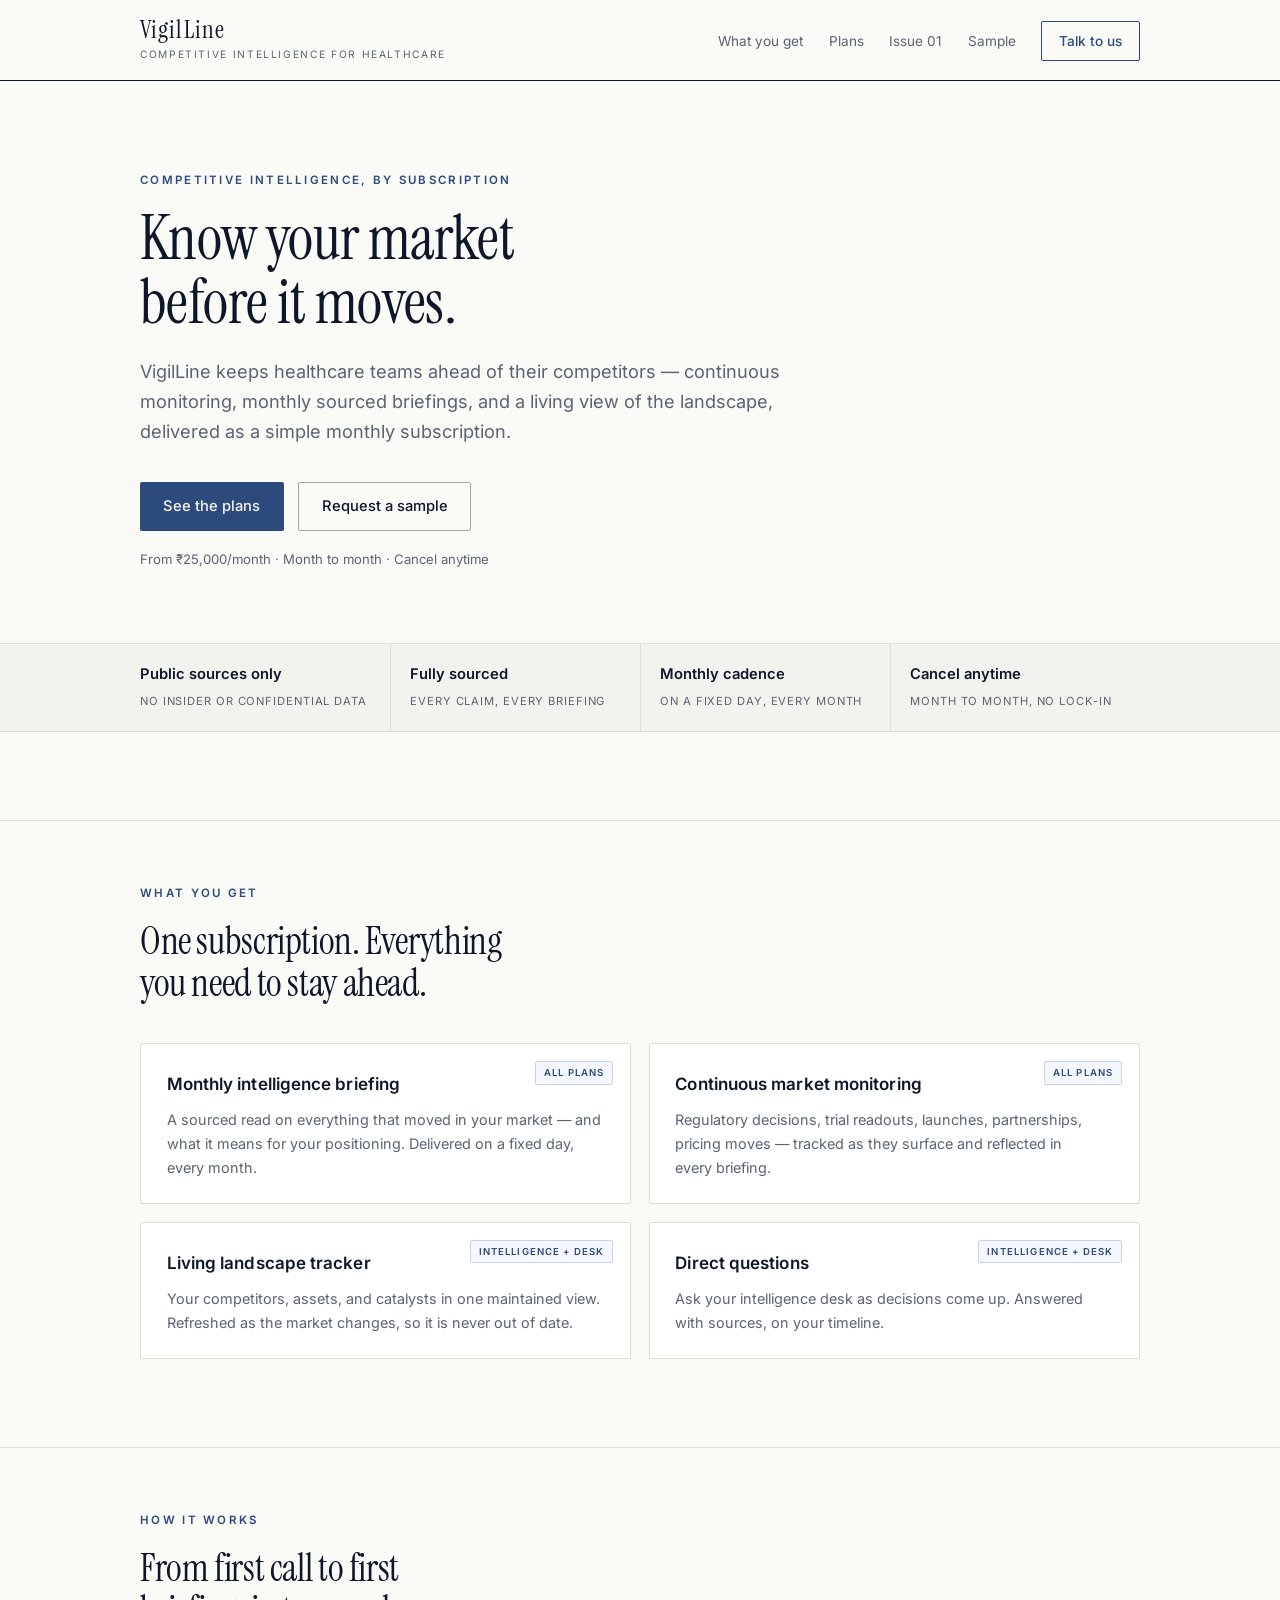
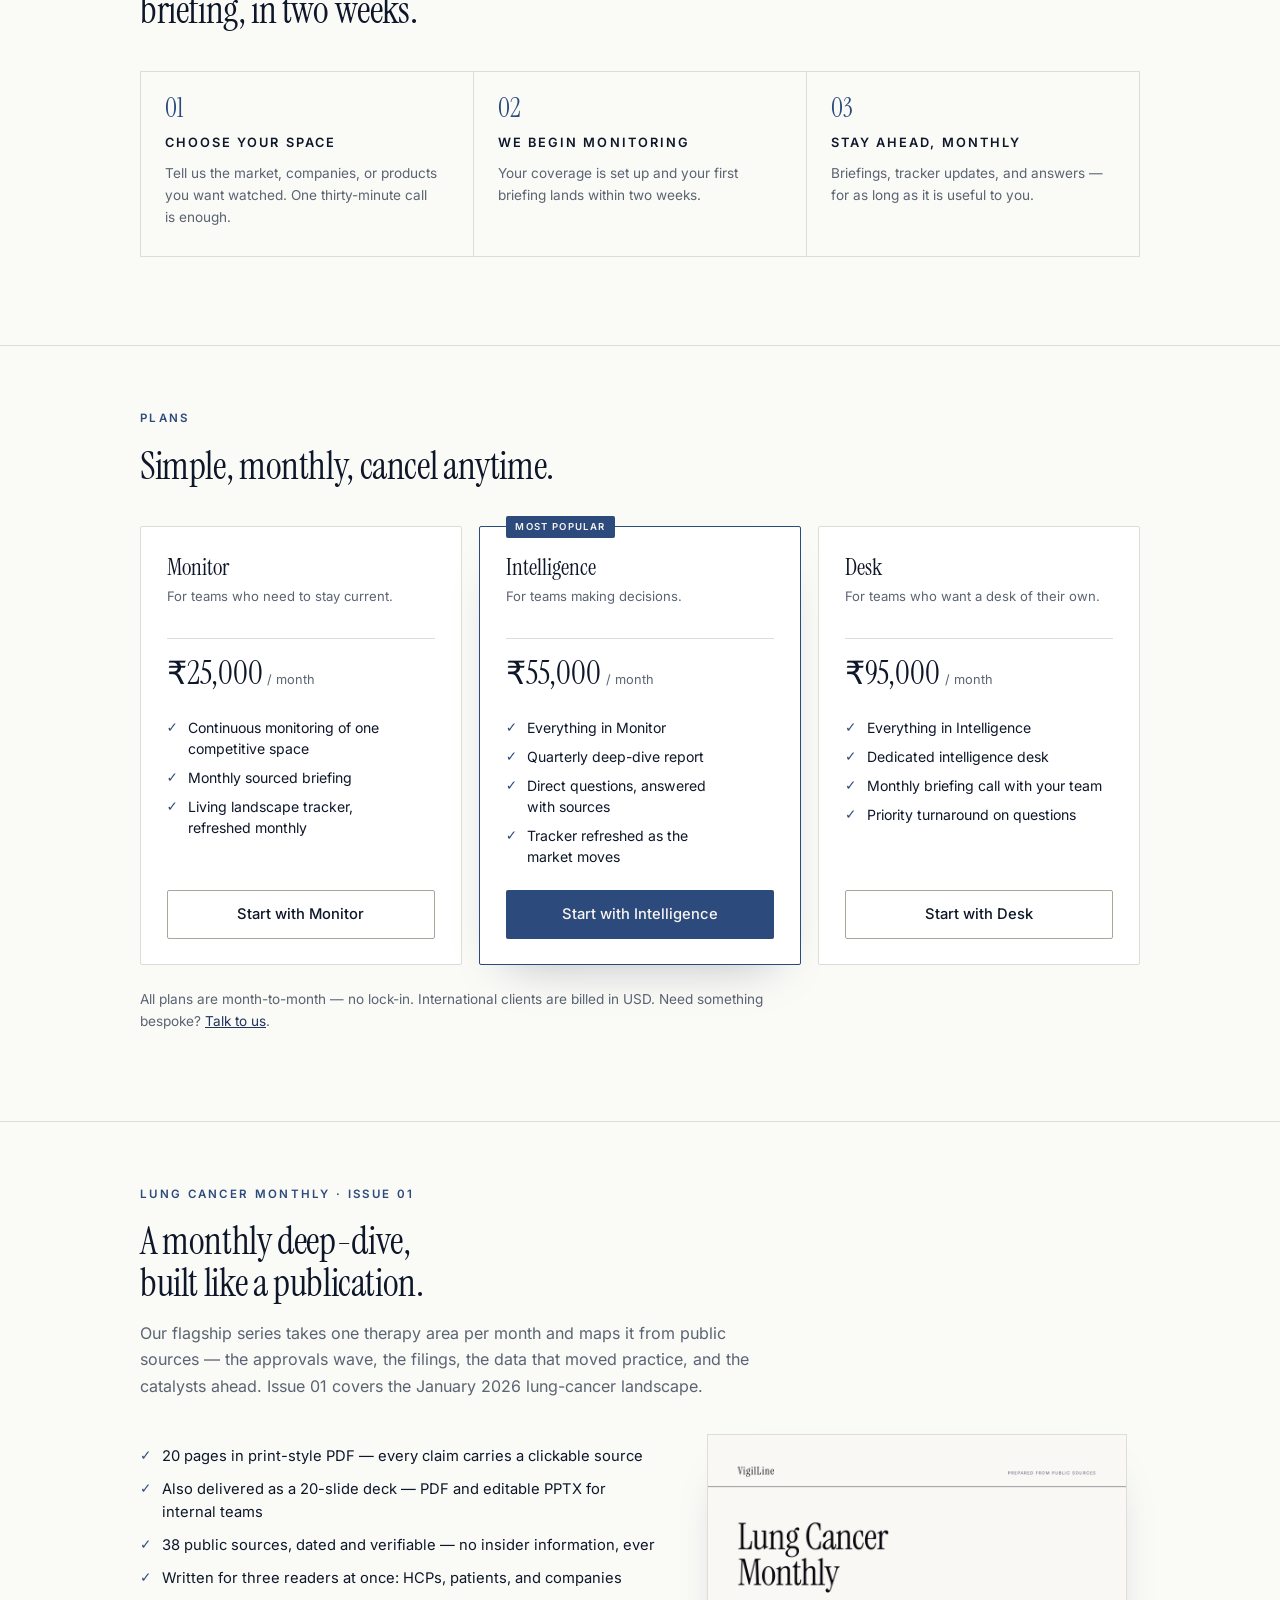
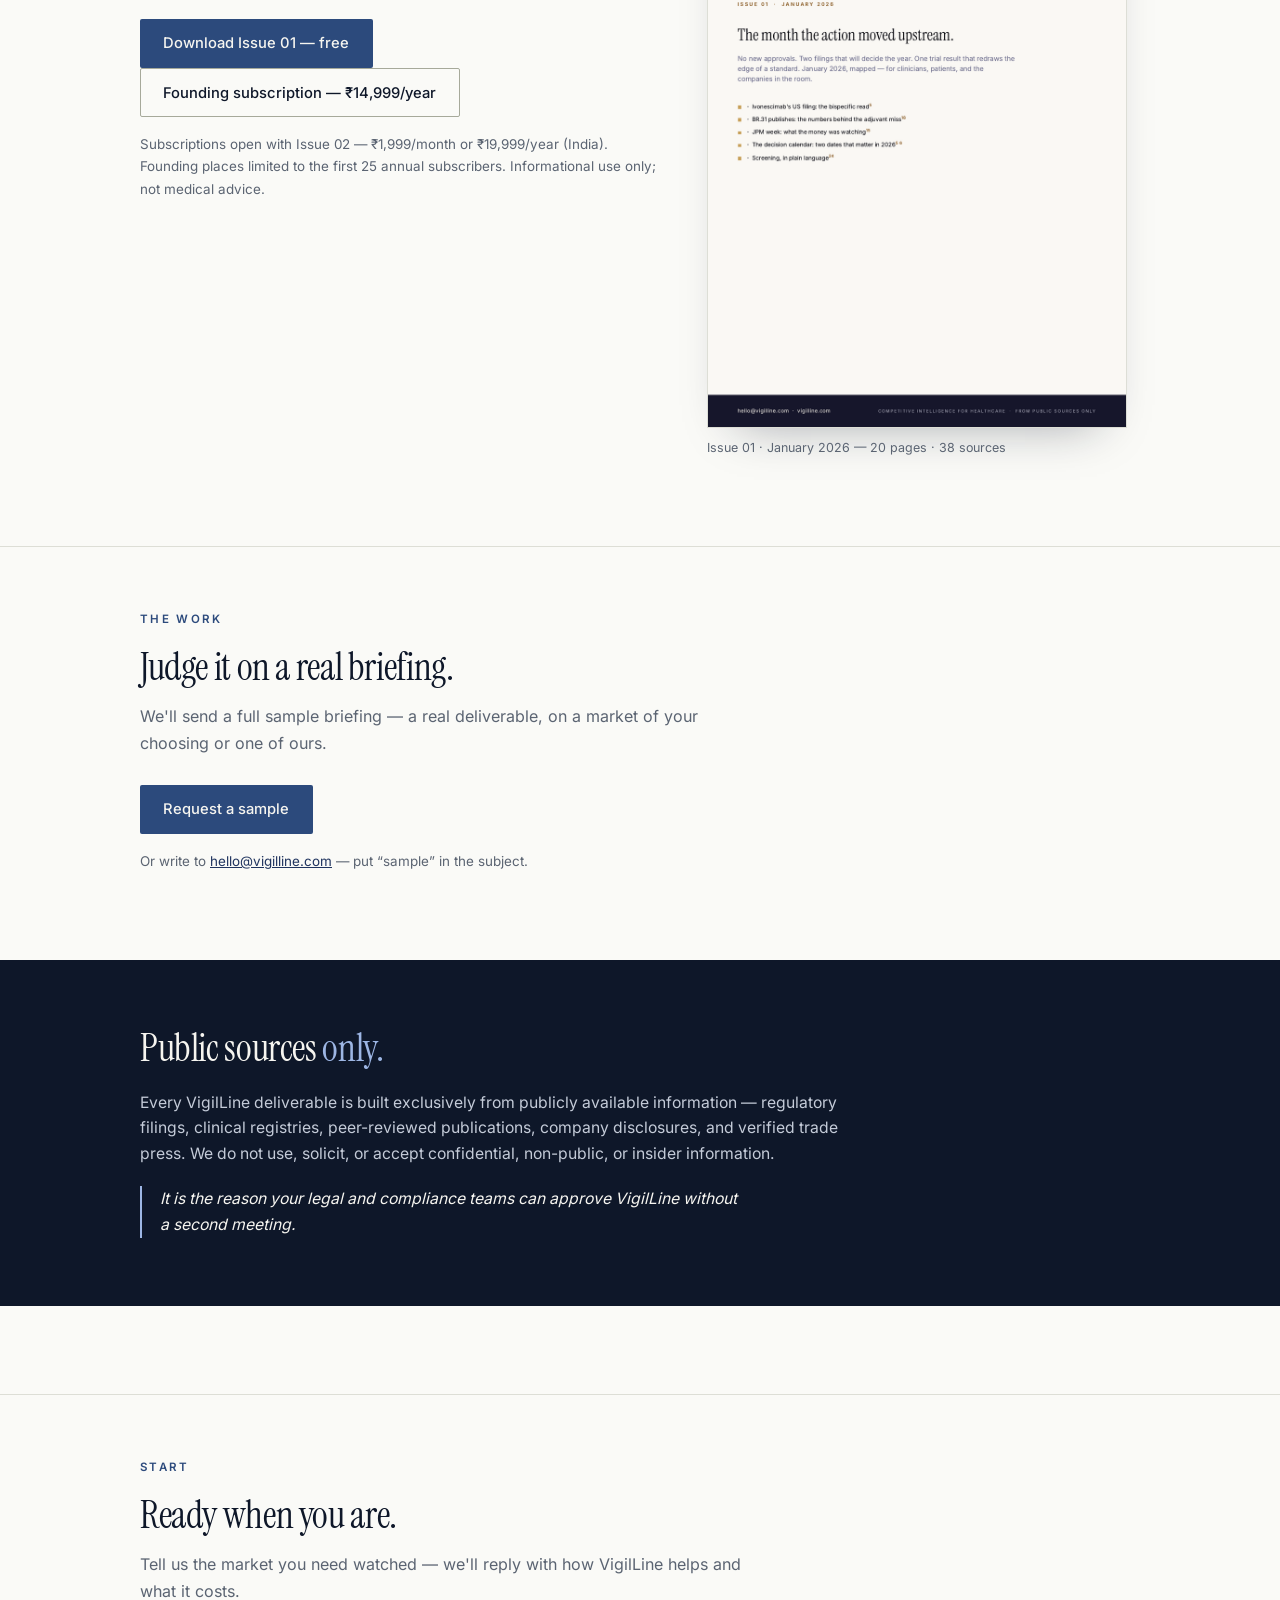
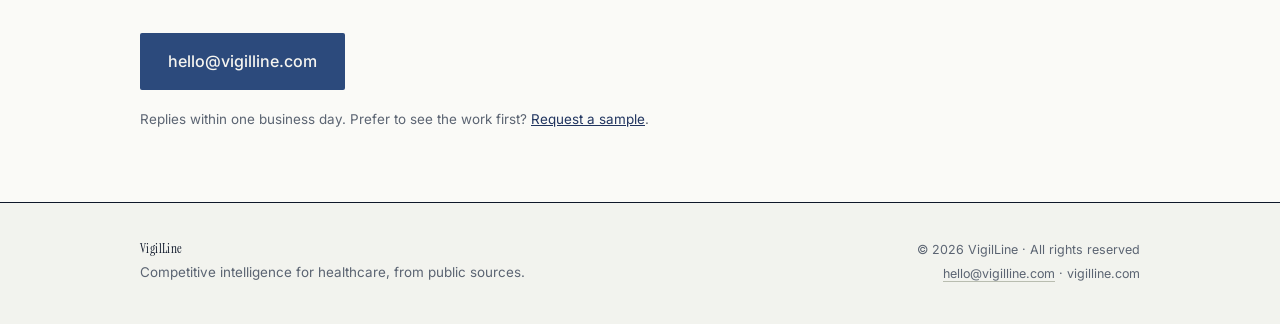
==== commit db4e552e: "Add Lung Cancer Monthly section + free Issue 01 sample" ====
--- a/index.html
+++ b/index.html
@@ -159,6 +159,16 @@
   html{scroll-behavior:auto}
   .btn{transition:none}
 }
+
+/* magazine section */
+.mag-grid{display:grid;grid-template-columns:1.1fr .9fr;gap:2.4rem;margin-top:2.2rem;align-items:start}
+.mag-points{list-style:none;margin:0}
+.mag-points li{position:relative;padding-left:1.35rem;font-size:.92rem;margin-top:.65rem;line-height:1.55;text-wrap:pretty}
+.mag-points li::before{content:"✓";position:absolute;left:0;top:0;color:var(--blue);font-size:.85rem}
+.mag-cover{margin:0}
+.mag-cover img{width:100%;max-width:420px;display:block;border:1px solid var(--line);box-shadow:0 24px 48px -30px rgba(14,23,41,.4)}
+.mag-cover figcaption{font-size:.78rem;color:var(--muted);margin-top:.6rem}
+@media (max-width:920px){.mag-grid{grid-template-columns:1fr}}
 </style>
 </head>
 <body>
@@ -172,6 +182,7 @@
     <nav class="nav" aria-label="Main">
       <a class="navlink" href="#what">What you get</a>
       <a class="navlink" href="#plans">Plans</a>
+      <a class="navlink" href="#magazine">Issue 01</a>
       <a class="navlink" href="#sample">Sample</a>
       <a class="btn btn-ghost" href="#contact">Talk to us</a>
     </nav>
@@ -281,6 +292,31 @@
     <p class="plans-note">All plans are month-to-month — no lock-in. International clients are billed in USD. Need something bespoke? <a href="#contact">Talk to us</a>.</p>
   </section>
 
+  <section id="magazine" class="wrap section">
+    <p class="eyebrow">Lung Cancer Monthly · Issue 01</p>
+    <h2>A monthly deep-dive, built like a publication.</h2>
+    <p class="section-lede">Our flagship series takes one therapy area per month and maps it from public sources — the approvals wave, the filings, the data that moved practice, and the catalysts ahead. Issue 01 covers the January 2026 lung-cancer landscape.</p>
+    <div class="mag-grid">
+      <div>
+        <ul class="mag-points">
+          <li>20 pages in print-style PDF — every claim carries a clickable source</li>
+          <li>Also delivered as a 20-slide deck — PDF and editable PPTX for internal teams</li>
+          <li>38 public sources, dated and verifiable — no insider information, ever</li>
+          <li>Written for three readers at once: HCPs, patients, and companies</li>
+        </ul>
+        <div class="sample-actions">
+          <a class="btn btn-primary" href="magazine/Lung-Cancer-Monthly-Issue01-January2026.pdf" download>Download Issue 01 — free</a>
+          <a class="btn btn-ghost" href="mailto:hello@vigilline.com?subject=Founding%20subscription%20%E2%80%94%20Lung%20Cancer%20Monthly">Founding subscription — ₹14,999/year</a>
+        </div>
+        <p class="sample-note">Subscriptions open with Issue 02 — ₹1,999/month or ₹19,999/year (India). Founding places limited to the first 25 annual subscribers. Informational use only; not medical advice.</p>
+      </div>
+      <figure class="mag-cover">
+        <img src="magazine/issue01-cover.png" alt="Cover of Lung Cancer Monthly, Issue 01 — January 2026" loading="lazy">
+        <figcaption>Issue 01 · January 2026 — 20 pages · 38 sources</figcaption>
+      </figure>
+    </div>
+  </section>
+
   <section id="sample" class="wrap section">
     <p class="eyebrow">The work</p>
     <h2>Judge it on a real briefing.</h2>
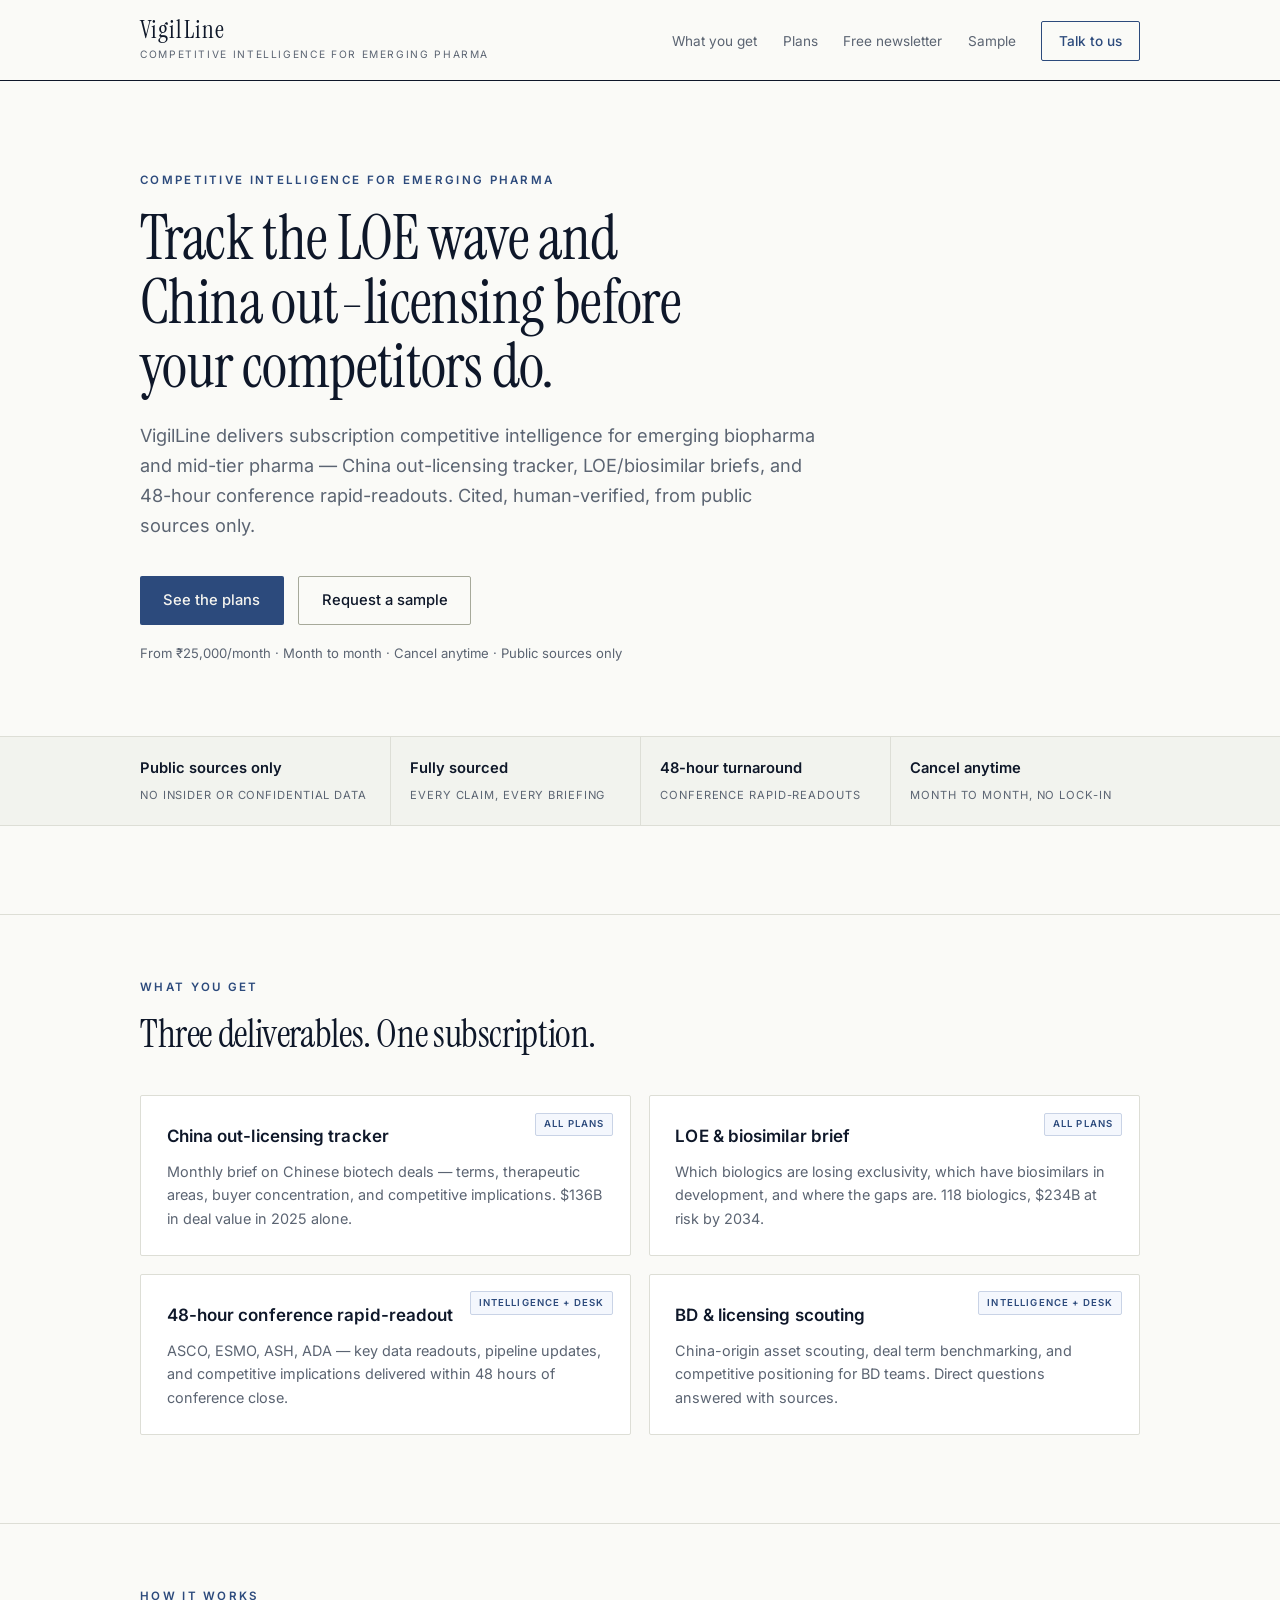
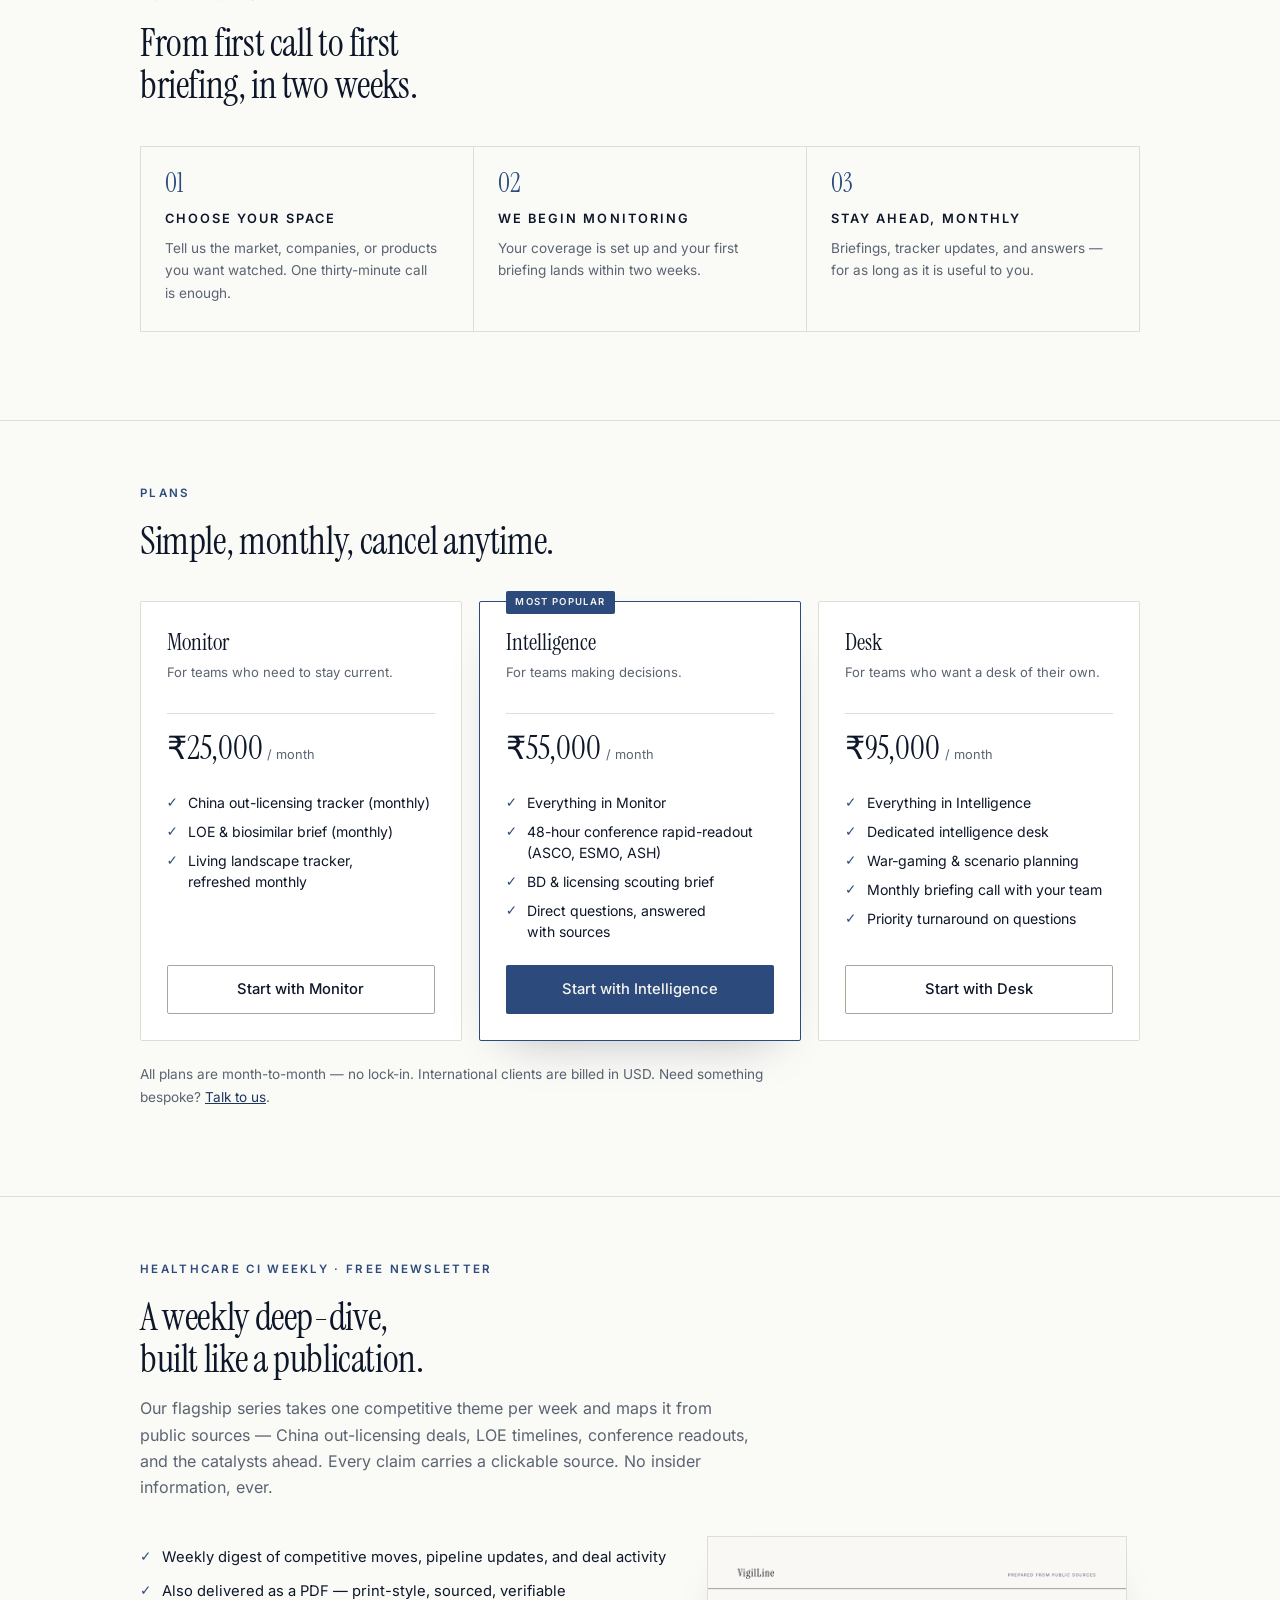
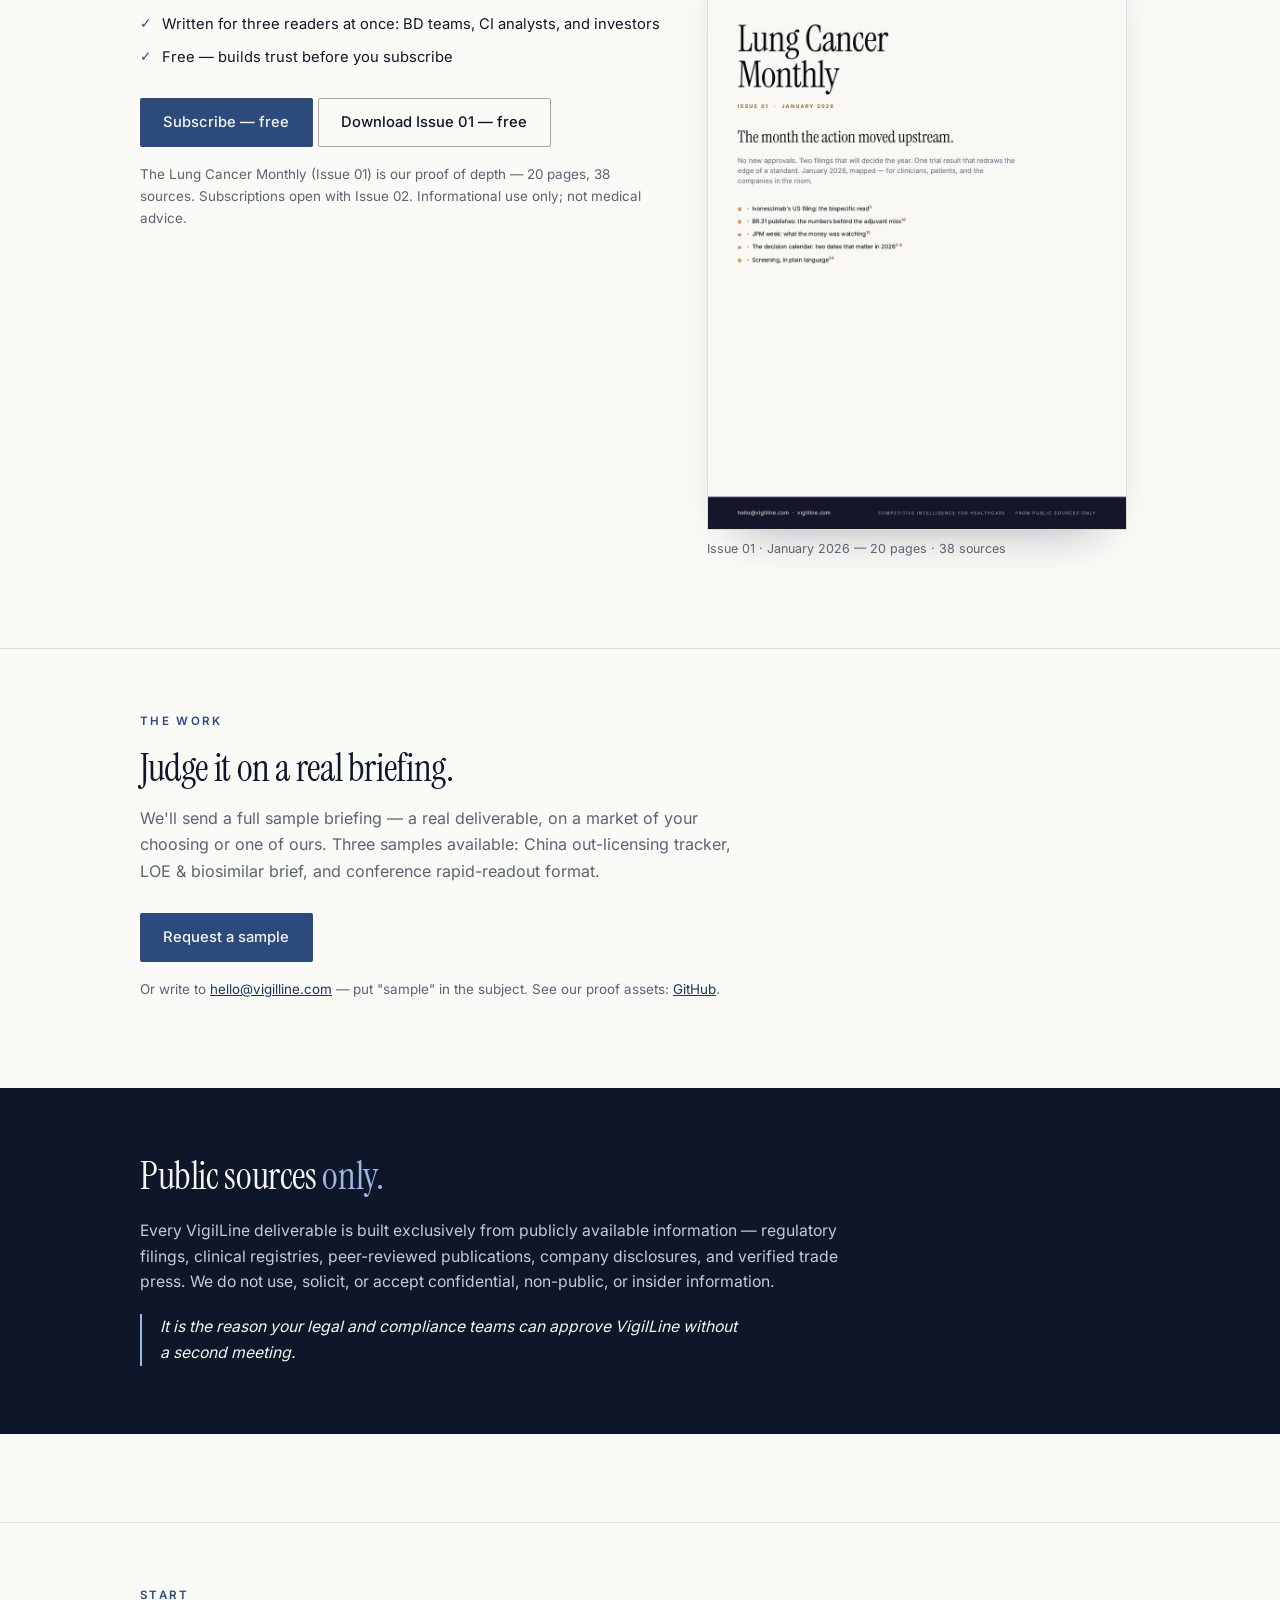
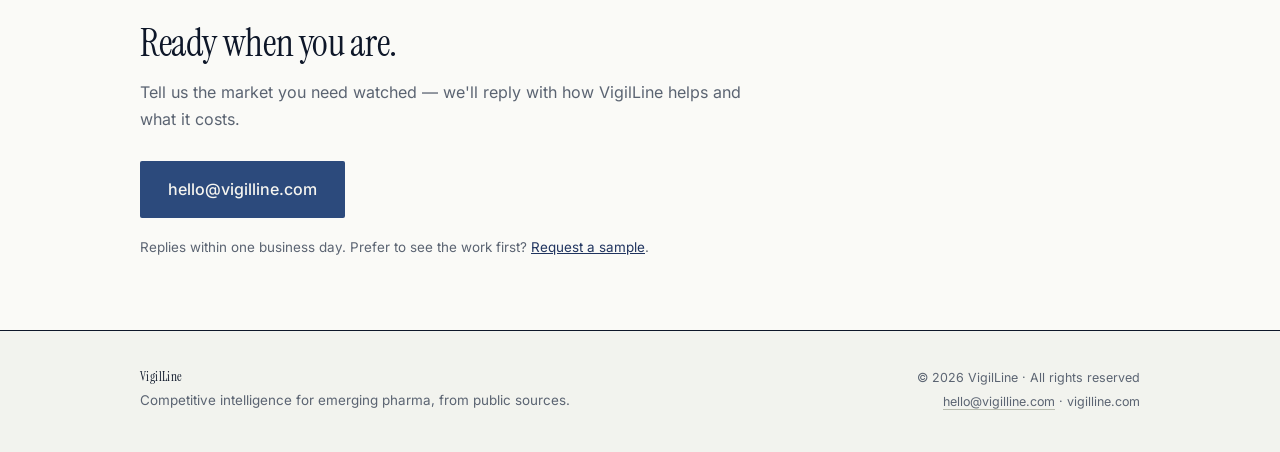
==== commit 779b8363: "Reposition: emerging pharma CI — LOE wave + China out-licensing" ====
--- a/index.html
+++ b/index.html
@@ -3,13 +3,13 @@
 <head>
 <meta charset="utf-8">
 <meta name="viewport" content="width=device-width, initial-scale=1">
-<title>VigilLine — Competitive intelligence for healthcare, by subscription</title>
-<meta name="description" content="Continuous monitoring and monthly sourced briefings on your competitive landscape. Public sources only. Plans from ₹25,000/month, cancel anytime.">
+<title>VigilLine — Competitive intelligence for emerging pharma, by subscription</title>
+<meta name="description" content="Subscription competitive intelligence for emerging biopharma and mid-tier pharma. China out-licensing tracker, LOE/biosimilar briefs, conference rapid-readouts. Cited, human-verified, from public sources. From ₹25,000/month.">
 <meta name="color-scheme" content="light">
 <meta name="theme-color" content="#FAFAF7">
 <meta property="og:type" content="website">
-<meta property="og:title" content="VigilLine — Competitive intelligence for healthcare, by subscription">
-<meta property="og:description" content="Continuous monitoring, monthly sourced briefings, and a living view of your market. Public sources only.">
+<meta property="og:title" content="VigilLine — Competitive intelligence for emerging pharma, by subscription">
+<meta property="og:description" content="China out-licensing tracker, LOE/biosimilar briefs, conference rapid-readouts. Cited, human-verified, from public sources.">
 <meta property="og:image" content="assets/og.png">
 <link rel="icon" href="data:image/svg+xml,%3Csvg%20xmlns='http://www.w3.org/2000/svg'%20viewBox='0%200%2064%2064'%3E%3Crect%20width='64'%20height='64'%20rx='10'%20fill='%232C4A7C'/%3E%3Ctext%20x='32'%20y='45'%20font-family='Georgia,serif'%20font-size='42'%20text-anchor='middle'%20fill='%23F6F5F0'%3EV%3C/text%3E%3C/svg%3E">
 <link rel="stylesheet" href="assets/fonts/fonts.css">
@@ -177,12 +177,12 @@
   <div class="wrap top-inner">
     <a class="wordmark" href="#top" aria-label="VigilLine — home">
       <span class="wordmark-name">VigilLine</span>
-      <span class="wordmark-sub">Competitive intelligence for healthcare</span>
+      <span class="wordmark-sub">Competitive intelligence for emerging pharma</span>
     </a>
     <nav class="nav" aria-label="Main">
       <a class="navlink" href="#what">What you get</a>
       <a class="navlink" href="#plans">Plans</a>
-      <a class="navlink" href="#magazine">Issue 01</a>
+      <a class="navlink" href="#magazine">Free newsletter</a>
       <a class="navlink" href="#sample">Sample</a>
       <a class="btn btn-ghost" href="#contact">Talk to us</a>
     </nav>
@@ -192,48 +192,48 @@
 <main id="top">
 
   <section class="hero wrap">
-    <p class="eyebrow">Competitive intelligence, by subscription</p>
-    <h1>Know your market before it moves.</h1>
-    <p class="lede">VigilLine keeps healthcare teams ahead of their competitors — continuous monitoring, monthly sourced briefings, and a living view of the landscape, delivered as a simple monthly subscription.</p>
+    <p class="eyebrow">Competitive intelligence for emerging pharma</p>
+    <h1>Track the LOE wave and China out-licensing before your competitors do.</h1>
+    <p class="lede">VigilLine delivers subscription competitive intelligence for emerging biopharma and mid-tier pharma — China out-licensing tracker, LOE/biosimilar briefs, and 48-hour conference rapid-readouts. Cited, human-verified, from public sources only.</p>
     <div class="cta-row">
       <a class="btn btn-primary" href="#plans">See the plans</a>
       <a class="btn btn-ghost" href="#sample">Request a sample</a>
     </div>
-    <p class="hero-note">From ₹25,000/month · Month to month · Cancel anytime</p>
+    <p class="hero-note">From ₹25,000/month · Month to month · Cancel anytime · Public sources only</p>
   </section>
 
   <section class="specs" aria-label="At a glance">
     <div class="wrap spec-row">
       <div class="spec"><strong>Public sources only</strong><span>No insider or confidential data</span></div>
       <div class="spec"><strong>Fully sourced</strong><span>Every claim, every briefing</span></div>
-      <div class="spec"><strong>Monthly cadence</strong><span>On a fixed day, every month</span></div>
+      <div class="spec"><strong>48-hour turnaround</strong><span>Conference rapid-readouts</span></div>
       <div class="spec"><strong>Cancel anytime</strong><span>Month to month, no lock-in</span></div>
     </div>
   </section>
 
   <section id="what" class="wrap section">
     <p class="eyebrow">What you get</p>
-    <h2>One subscription. Everything you need to stay ahead.</h2>
+    <h2>Three deliverables. One subscription.</h2>
     <div class="grid2">
       <div class="card">
         <span class="tag">All plans</span>
-        <h3>Monthly intelligence briefing</h3>
-        <p>A sourced read on everything that moved in your market — and what it means for your positioning. Delivered on a fixed day, every month.</p>
+        <h3>China out-licensing tracker</h3>
+        <p>Monthly brief on Chinese biotech deals — terms, therapeutic areas, buyer concentration, and competitive implications. $136B in deal value in 2025 alone.</p>
       </div>
       <div class="card">
         <span class="tag">All plans</span>
-        <h3>Continuous market monitoring</h3>
-        <p>Regulatory decisions, trial readouts, launches, partnerships, pricing moves — tracked as they surface and reflected in every briefing.</p>
+        <h3>LOE &amp; biosimilar brief</h3>
+        <p>Which biologics are losing exclusivity, which have biosimilars in development, and where the gaps are. 118 biologics, $234B at risk by 2034.</p>
       </div>
       <div class="card">
         <span class="tag">Intelligence + Desk</span>
-        <h3>Living landscape tracker</h3>
-        <p>Your competitors, assets, and catalysts in one maintained view. Refreshed as the market changes, so it is never out of date.</p>
+        <h3>48-hour conference rapid-readout</h3>
+        <p>ASCO, ESMO, ASH, ADA — key data readouts, pipeline updates, and competitive implications delivered within 48 hours of conference close.</p>
       </div>
       <div class="card">
         <span class="tag">Intelligence + Desk</span>
-        <h3>Direct questions</h3>
-        <p>Ask your intelligence desk as decisions come up. Answered with sources, on your timeline.</p>
+        <h3>BD &amp; licensing scouting</h3>
+        <p>China-origin asset scouting, deal term benchmarking, and competitive positioning for BD teams. Direct questions answered with sources.</p>
       </div>
     </div>
   </section>
@@ -257,8 +257,8 @@
         <p class="plan-tag">For teams who need to stay current.</p>
         <div class="plan-price"><span class="amount">₹25,000</span><span class="per">/ month</span></div>
         <ul>
-          <li>Continuous monitoring of one competitive space</li>
-          <li>Monthly sourced briefing</li>
+          <li>China out-licensing tracker (monthly)</li>
+          <li>LOE &amp; biosimilar brief (monthly)</li>
           <li>Living landscape tracker, refreshed monthly</li>
         </ul>
         <a class="btn btn-ghost" href="mailto:hello@vigilline.com?subject=Monitor%20plan%20enquiry">Start with Monitor</a>
@@ -270,9 +270,9 @@
         <div class="plan-price"><span class="amount">₹55,000</span><span class="per">/ month</span></div>
         <ul>
           <li>Everything in Monitor</li>
-          <li>Quarterly deep-dive report</li>
+          <li>48-hour conference rapid-readout (ASCO, ESMO, ASH)</li>
+          <li>BD &amp; licensing scouting brief</li>
           <li>Direct questions, answered with sources</li>
-          <li>Tracker refreshed as the market moves</li>
         </ul>
         <a class="btn btn-primary" href="mailto:hello@vigilline.com?subject=Intelligence%20plan%20enquiry">Start with Intelligence</a>
       </div>
@@ -283,6 +283,7 @@
         <ul>
           <li>Everything in Intelligence</li>
           <li>Dedicated intelligence desk</li>
+          <li>War-gaming &amp; scenario planning</li>
           <li>Monthly briefing call with your team</li>
           <li>Priority turnaround on questions</li>
         </ul>
@@ -293,22 +294,22 @@
   </section>
 
   <section id="magazine" class="wrap section">
-    <p class="eyebrow">Lung Cancer Monthly · Issue 01</p>
-    <h2>A monthly deep-dive, built like a publication.</h2>
-    <p class="section-lede">Our flagship series takes one therapy area per month and maps it from public sources — the approvals wave, the filings, the data that moved practice, and the catalysts ahead. Issue 01 covers the January 2026 lung-cancer landscape.</p>
+    <p class="eyebrow">Healthcare CI Weekly · Free newsletter</p>
+    <h2>A weekly deep-dive, built like a publication.</h2>
+    <p class="section-lede">Our flagship series takes one competitive theme per week and maps it from public sources — China out-licensing deals, LOE timelines, conference readouts, and the catalysts ahead. Every claim carries a clickable source. No insider information, ever.</p>
     <div class="mag-grid">
       <div>
         <ul class="mag-points">
-          <li>20 pages in print-style PDF — every claim carries a clickable source</li>
-          <li>Also delivered as a 20-slide deck — PDF and editable PPTX for internal teams</li>
-          <li>38 public sources, dated and verifiable — no insider information, ever</li>
-          <li>Written for three readers at once: HCPs, patients, and companies</li>
+          <li>Weekly digest of competitive moves, pipeline updates, and deal activity</li>
+          <li>Also delivered as a PDF — print-style, sourced, verifiable</li>
+          <li>Written for three readers at once: BD teams, CI analysts, and investors</li>
+          <li>Free — builds trust before you subscribe</li>
         </ul>
         <div class="sample-actions">
-          <a class="btn btn-primary" href="magazine/Lung-Cancer-Monthly-Issue01-January2026.pdf" download>Download Issue 01 — free</a>
-          <a class="btn btn-ghost" href="mailto:hello@vigilline.com?subject=Founding%20subscription%20%E2%80%94%20Lung%20Cancer%20Monthly">Founding subscription — ₹14,999/year</a>
+          <a class="btn btn-primary" href="mailto:hello@vigilline.com?subject=Subscribe%20%E2%80%94%20Healthcare%20CI%20Weekly">Subscribe — free</a>
+          <a class="btn btn-ghost" href="magazine/Lung-Cancer-Monthly-Issue01-January2026.pdf" download>Download Issue 01 — free</a>
         </div>
-        <p class="sample-note">Subscriptions open with Issue 02 — ₹1,999/month or ₹19,999/year (India). Founding places limited to the first 25 annual subscribers. Informational use only; not medical advice.</p>
+        <p class="sample-note">The Lung Cancer Monthly (Issue 01) is our proof of depth — 20 pages, 38 sources. Subscriptions open with Issue 02. Informational use only; not medical advice.</p>
       </div>
       <figure class="mag-cover">
         <img src="magazine/issue01-cover.png" alt="Cover of Lung Cancer Monthly, Issue 01 — January 2026" loading="lazy">
@@ -320,11 +321,11 @@
   <section id="sample" class="wrap section">
     <p class="eyebrow">The work</p>
     <h2>Judge it on a real briefing.</h2>
-    <p class="section-lede">We'll send a full sample briefing — a real deliverable, on a market of your choosing or one of ours.</p>
+    <p class="section-lede">We'll send a full sample briefing — a real deliverable, on a market of your choosing or one of ours. Three samples available: China out-licensing tracker, LOE &amp; biosimilar brief, and conference rapid-readout format.</p>
     <div class="sample-actions">
       <a class="btn btn-primary" href="mailto:hello@vigilline.com?subject=Sample%20request">Request a sample</a>
     </div>
-    <p class="sample-note">Or write to <a href="mailto:hello@vigilline.com">hello@vigilline.com</a> — put “sample” in the subject.</p>
+    <p class="sample-note">Or write to <a href="mailto:hello@vigilline.com">hello@vigilline.com</a> — put "sample" in the subject. See our proof assets: <a href="https://github.com/jagan-jai/vigilline">GitHub</a>.</p>
   </section>
 
   <section class="band">
@@ -349,7 +350,7 @@
   <div class="wrap foot-inner">
     <div class="sig">
       <p class="sig-name">VigilLine</p>
-      <p>Competitive intelligence for healthcare, from public sources.</p>
+      <p>Competitive intelligence for emerging pharma, from public sources.</p>
     </div>
     <div class="fine">
       <p>© 2026 VigilLine · All rights reserved</p>
